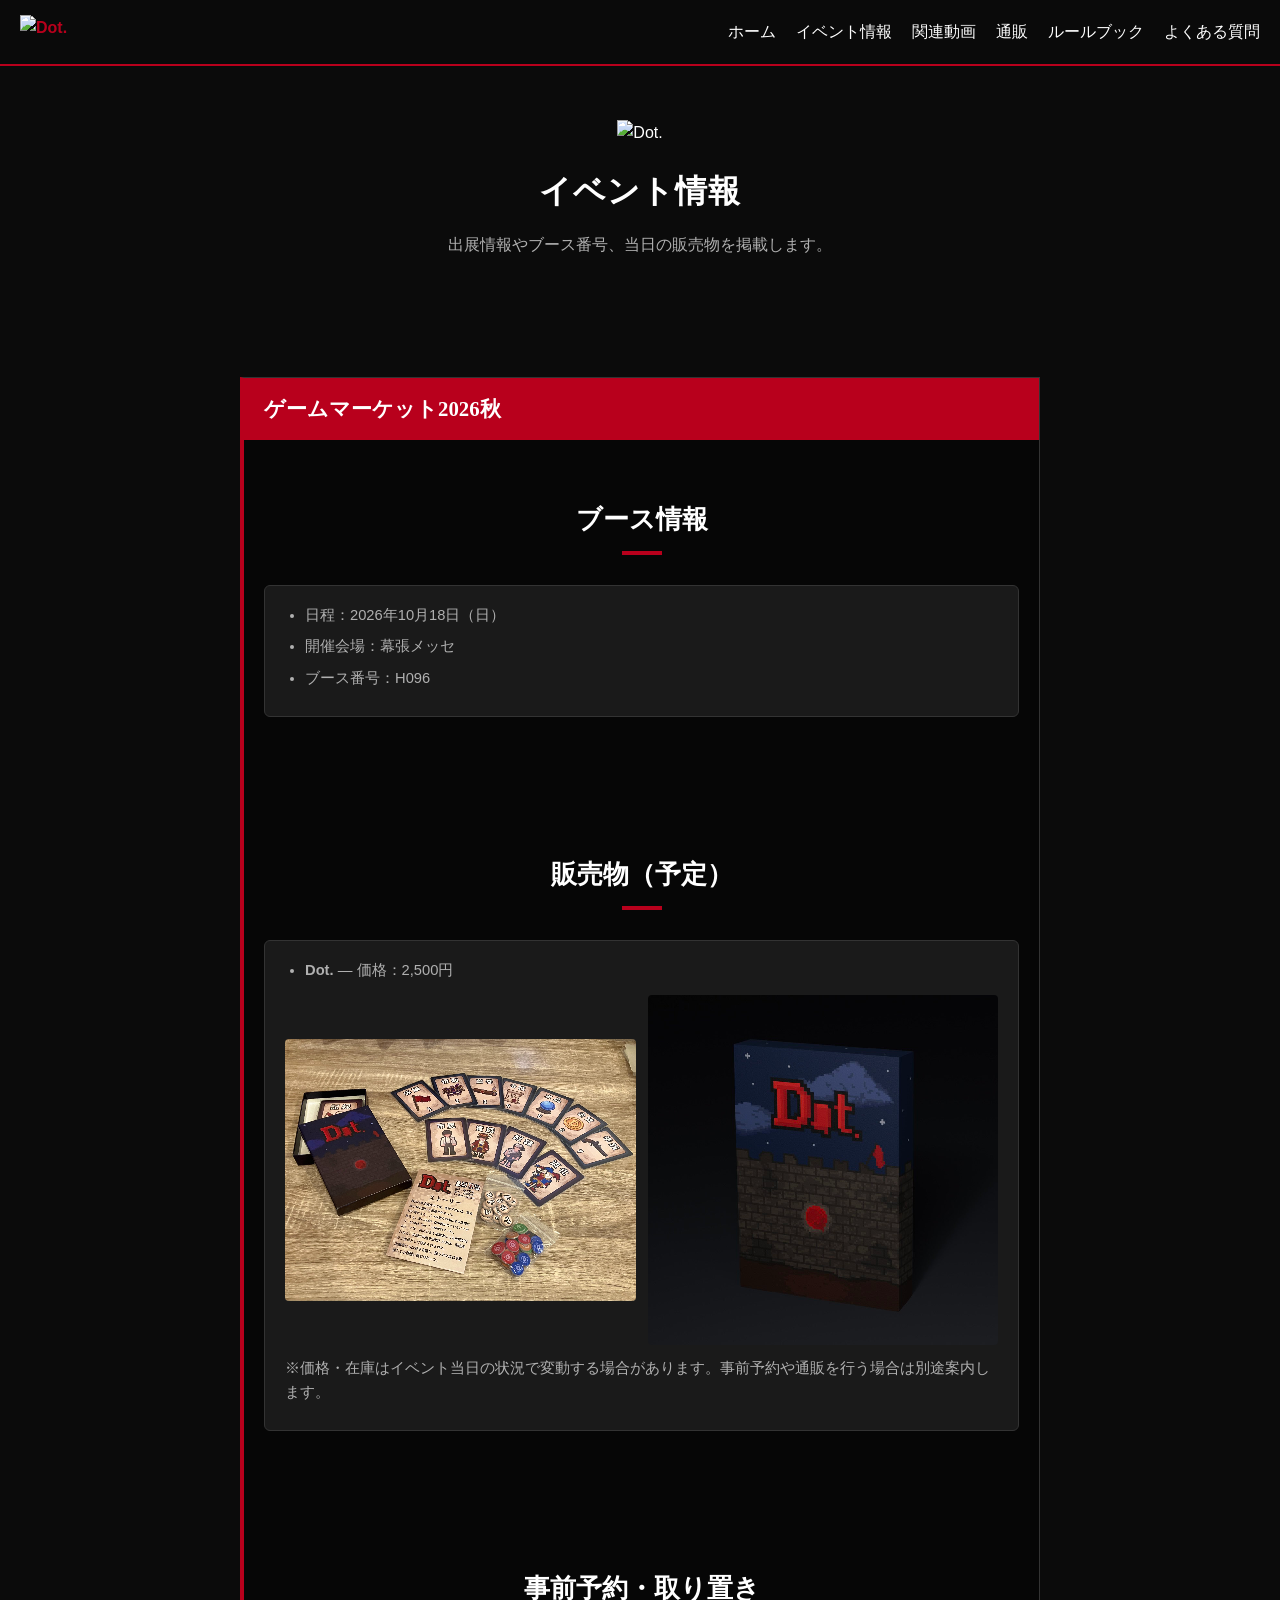
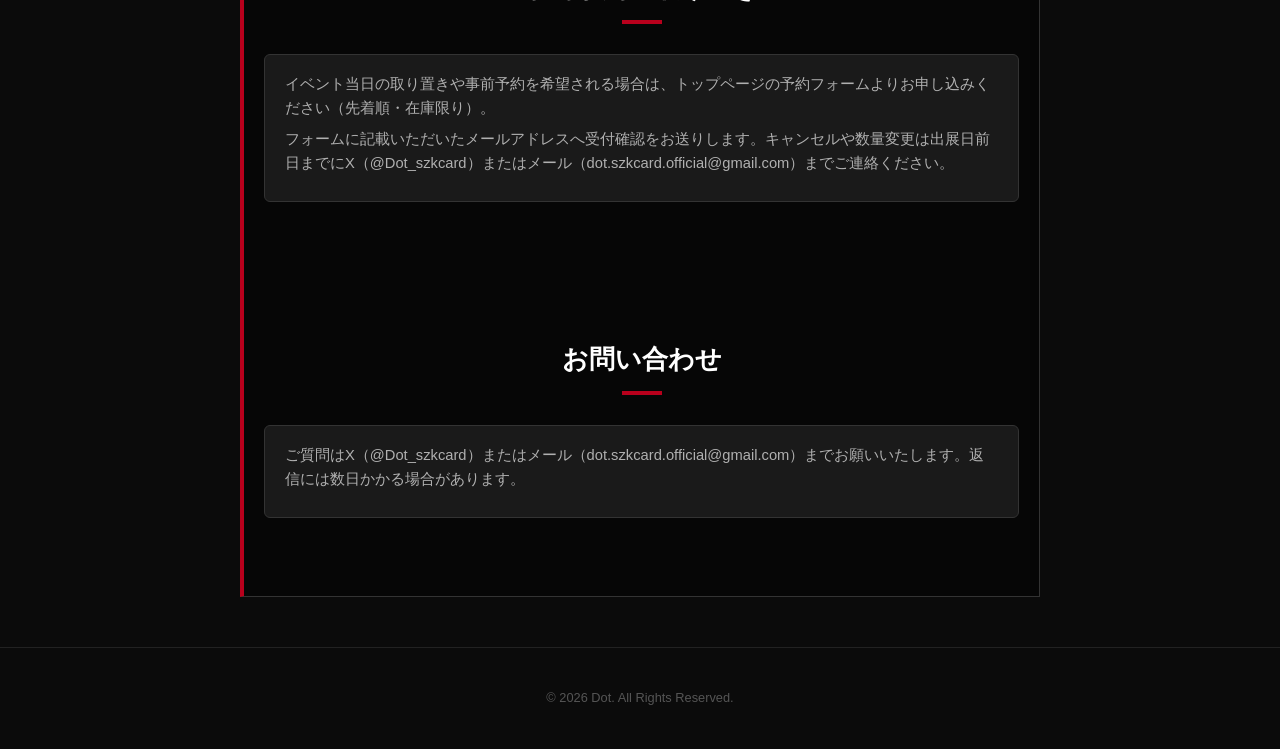
==== market.html @ 3a64f8d6 "Fix HTML encoding issues in market.html" ====
<!DOCTYPE html>
<html lang="ja">
<head>
	<meta charset="utf-8">
	<meta name="viewport" content="width=device-width,initial-scale=1">
	<title>ゲームマーケット2026秋出展！「Dot.」公式ウェブサイト｜ゲームマーケット</title>
	<link rel="stylesheet" href="style.css">
	<meta name="robots" content="noindex">
</head>
<body>
	<div class="fixed-bg" aria-hidden="true"></div>
	<nav>
		<a href="index.html" class="nav-logo"><img src="logo_shadow.png" alt="Dot."></a>
		<ul class="nav-links">
			<li><a href="index.html">ホーム</a></li>
			<li><a href="market.html">イベント情報</a></li>
            <li><a href="related_video.html">関連動画</a></li>
			<li><a href="online_shop.html">通販</a></li>
            <li><a href="rule_book.html">ルールブック</a></li>
            <li><a href="questions.html">よくある質問</a></li>
		</ul>
		<button class="hamburger" id="hamburger-btn" aria-controls="mobile-menu" aria-expanded="false" aria-label="メニュー開閉">
			<span></span>
			<span></span>
			<span></span>
		</button>
	</nav>

	<div class="mobile-menu" id="mobile-menu" aria-hidden="true">
		<button id="mobile-menu-close" class="mobile-close" aria-label="メニューを閉じる">✕</button>
		<ul>
            <li><a href="index.html" class="menu-link">ホーム</a></li>
            <li><a href="market.html" class="menu-link">イベント情報</a></li>
            <li><a href="related_video.html" class="menu-link">関連動画</a></li>
            <li><a href="online_shop.html" class="menu-link">通販</a></li>
            <li><a href="rule_book.html" class="menu-link">ルールブック</a></li>
            <li><a href="questions.html" class="menu-link">よくある質問</a></li>
		</ul>
	</div>

	<header class="hero">
		<img src="Dot_logo.png" alt="Dot.">
		<h1>イベント情報</h1>
		<p class="intro-text">出展情報やブース番号、当日の販売物を掲載します。</p>
	</header>

	<main>

		<!--
			▼ 新しいイベントを追加するとき
			下の <article class="event"> ～ </article> をまるごとコピーして、
			<main> の中に貼り付け、イベント名と中身を書き換えてください。
			・新しいイベントを上に出したい場合は、いちばん上のイベントの前に貼り付けます。
			・id は他のイベントと重複しない半角英数字にします（例: gm2027spring）。
			・中のセクション（ブース情報、販売物など）は、必要なものだけ残して構いません。

			最小の形:
			<article class="event" id="イベントID">
				<h2 class="event-title">イベント名</h2>
				<section>
					<h2>ブース情報</h2>
					<div class="rule-box">
						<p>ここに内容</p>
					</div>
				</section>
			</article>
		-->

		<!-- ===== ゲームマーケット2026秋 ===== -->
		<article class="event" id="gm2026autumn">
			<h2 class="event-title">ゲームマーケット2026秋</h2>

			<section>
				<h2>ブース情報</h2>
				<div class="rule-box">
					<ul>
						<li>日程：2026年10月18日（日）</li>
						<li>開催会場：幕張メッセ</li>
						<li>ブース番号：H096</li>
					</ul>
				</div>
			</section>

			<section>
				<h2>販売物（予定）</h2>
				<div class="rule-box">
					<ul>
						<li><strong>Dot.</strong> — 価格：2,500円</li>
					</ul>
					<div class="package-images">
						<img src="Dot_package_1.jpg" alt="Dot.のパッケージ、カード、トークン、ストーリーシート" width="2048" height="1534" loading="lazy">
						<img src="Dot_package_2.jpg" alt="Dot.のパッケージ（箱）" width="1080" height="1080" loading="lazy">
					</div>
					<p class="note">※価格・在庫はイベント当日の状況で変動する場合があります。事前予約や通販を行う場合は別途案内します。</p>
				</div>
			</section>

			<section>
				<h2>事前予約・取り置き</h2>
				<div class="rule-box">
					<p>イベント当日の取り置きや事前予約を希望される場合は、トップページの予約フォームよりお申し込みください（先着順・在庫限り）。</p>
					<p>フォームに記載いただいたメールアドレスへ受付確認をお送りします。キャンセルや数量変更は出展日前日までにX（@Dot_szkcard）またはメール（dot.szkcard.official@gmail.com）までご連絡ください。</p>
				</div>
			</section>

			<section>
				<h2>お問い合わせ</h2>
				<div class="rule-box">
					<p>ご質問はX（@Dot_szkcard）またはメール（dot.szkcard.official@gmail.com）までお願いいたします。返信には数日かかる場合があります。</p>
				</div>
			</section>

		</article>
	</main>

	<footer>
		<p>&copy; 2026 Dot. All Rights Reserved.</p>
	</footer>

	<script>
		// --- 背景のスローパラララックス制御（index.html と同様） ---
		const BG_HEIGHT_FACTOR = 1.6;

		function updateBackgroundScroll() {
			if (window.innerWidth < 768) {
				document.body.style.backgroundAttachment = 'fixed';
				document.body.style.backgroundSize = '100% auto';
				document.body.style.backgroundPositionY = '0px';
				return;
			}

			const viewportWidth = window.innerWidth;
			const viewportHeight = window.innerHeight;

			if (!window._bgNatural) {
				const img = new Image();
				img.src = 'bg.png';
				img.onload = function() {
					window._bgNatural = { w: img.naturalWidth, h: img.naturalHeight };
					updateBackgroundScroll();
				};
				document.body.style.backgroundSize = '100% auto';
				return;
			}

			const natural = window._bgNatural;
			const bgHeight = Math.round(viewportWidth * natural.h / natural.w);
			document.body.style.backgroundSize = '100% ' + bgHeight + 'px';

			const scrollableHeight = document.documentElement.scrollHeight - viewportHeight;
			const maxBgOffset = Math.max(bgHeight - viewportHeight, 0);

			if (scrollableHeight <= 0 || maxBgOffset <= 0) {
				document.body.style.backgroundPositionY = '0px';
				return;
			}

			const scrollFraction = Math.min(Math.max(window.scrollY / scrollableHeight, 0), 1);
			document.body.style.backgroundPositionY = '-' + (scrollFraction * maxBgOffset) + 'px';
		}

		window.addEventListener('scroll', updateBackgroundScroll);
		window.addEventListener('resize', updateBackgroundScroll);
		window.addEventListener('load', updateBackgroundScroll);
		updateBackgroundScroll();

		// --- モバイルメニュー制御 ---
		const hamburgerBtn = document.getElementById('hamburger-btn');
		const mobileMenu = document.getElementById('mobile-menu');
		const menuLinks = document.querySelectorAll('.menu-link');
		function toggleMenu() {
			const isActive = hamburgerBtn.classList.toggle('active');
			mobileMenu.classList.toggle('active');
			hamburgerBtn.setAttribute('aria-expanded', isActive ? 'true' : 'false');
			mobileMenu.setAttribute('aria-hidden', isActive ? 'false' : 'true');
		}
		hamburgerBtn.addEventListener('click', toggleMenu);
		menuLinks.forEach(link => link.addEventListener('click', toggleMenu));
		const mobileMenuCloseBtn = document.getElementById('mobile-menu-close');
		if (mobileMenuCloseBtn) mobileMenuCloseBtn.addEventListener('click', () => { if (mobileMenu.classList.contains('active')) toggleMenu(); });
	</script>
</body>
</html>
---- style.css ----
/* 自作・フリーフォントファイルを読み込む場合 */
@font-face {
  font-family: 'DotMincho16';
  src: url('KH-Dot-Kagurazaka-16.ttf') format('truetype');
}

/* 適用するクラスや要素 */
.dot-mincho-text {
  font-family: 'DotMincho16', serif;
  font-size: 16px; /* ドット感を活かすためジャストサイズか倍率で調整 */
}


/* --- 基本設定 & カラーパレット --- */
:root {
    --bg-color: #0b0b0b;       /* 漆黒 */
    --primary-red: #b8001c;    /* ロゴの深い赤 */
    --accent-gray: #1a1a1a;    /* コンテンツ背景用 */
    --text-light: #ffffff;
    --text-muted: #b0b0b0;
    --font-pixel: 'Courier New', Courier, monospace; /* ドット感を出すフォント */
    --font-dotmincho: 'ドット明朝16', 'DotMincho16', serif; /* 本文以外用フォント */
}

* {
    box-sizing: border-box;
    margin: 0;
    padding: 0;
    font-family: 'Helvetica Neue', Arial, 'Hiragino Kaku Gothic ProN', sans-serif;
    scroll-behavior: smooth; /* スムーズスクロール */
}

html {
    height: 100%;
    background: var(--bg-color);
}

body {
        margin: 0;
        /* 背景は画像のみ指定（背景色は個別ページで必要なら上書きしてください） */
        background-image: url('bg.png');
        background-repeat: no-repeat;
        background-position: top center;
        background-attachment: fixed;  /* JSで位置を制御するため固定 */

        color: var(--text-light);
        line-height: 1.6;

        /* ドット絵用のくっきり設定 */
        image-rendering: pixelated;
        image-rendering: crisp-edges;
        min-height: 100vh;
        background-color: var(--bg-color);
}

/* 固定背景用の要素（モバイルでこれを有効にする） */
.fixed-bg {
    display: none; /* デフォルトは非表示（デスクトップはbody背景を使用） */
}


/* --- ナビゲーション & ハンバーガーメニュー --- */
nav {
    position: fixed;
    top: 0;
    width: 100%;
    background: rgba(11, 11, 11, 0.95);
    padding: 15px 20px;
    display: flex;
    justify-content: space-between;
    align-items: center;
    z-index: 100;
    border-bottom: 2px solid var(--primary-red);
}

.nav-logo {
    display: inline-flex;
    align-items: center;
    font-weight: bold;
    color: var(--primary-red);
    font-size: 1.5rem;
    text-decoration: none;
    font-family: var(--font-pixel);
}

/* 本文以外に使用するフォント設定（ドット明朝16、サイズ16px 指定） */
h1, h2, h3, h4, h5, h6,
.nav-logo, .nav-links a,
.info-badge, .rule-step h3, .subheading,
.item-card p, .tool-card::after, .role-card::after,
.tool-modal-head h3, .tool-modal-section h4,
.btn-cta, .btn-submit,
label, .form-group label, .footer-social a {
    font-family: var(--font-dotmincho);
    font-size: 16px;
}

.nav-logo img {
    height: 34px;
    width: auto;
    display: block;
    image-rendering: pixelated;
}

/* デスクトップ用メニュー（初期状態は非表示、スマホ優先） */
.nav-links {
    display: none;
    list-style: none;
    gap: 20px;
}

.nav-links a {
    color: var(--text-light);
    text-decoration: none;
    font-size: 1rem;
    transition: color 0.3s;
}

.nav-links a:hover {
    color: var(--primary-red);
}

/* ハンバーガーアイコン */
.hamburger {
    display: block;
    cursor: pointer;
    background: none;
    border: none;
    z-index: 110;
}

.hamburger span {
    display: block;
    width: 25px;
    height: 3px;
    background-color: var(--text-light);
    margin: 5px 0;
    transition: 0.3s;
}

/* モバイル用ドロワーメニュー */
.mobile-menu {
    position: fixed;
    top: 0;
    right: -100%;
    width: 70%;
    height: 100vh;
    background-color: rgba(11, 11, 11, 0.98);
    border-left: 2px solid var(--primary-red);
    padding-top: 80px;
    transition: 0.3s;
    z-index: 105;
}

/* ハンバーガーメニューのフォントをドット明朝に変更 */
.mobile-menu, .mobile-menu a, .mobile-menu .menu-link {
    font-family: var(--font-dotmincho);
    font-size: 16px;
}

/* モバイルメニューの右上に表示する閉じるボタン */
.mobile-close {
    position: absolute;
    top: 12px;
    right: 12px;
    background: transparent;
    border: none;
    color: var(--text-light);
    font-size: 1.4rem;
    line-height: 1;
    cursor: pointer;
    z-index: 120;
}

.mobile-close:hover,
.mobile-close:focus-visible {
    color: var(--primary-red);
    outline: 2px solid rgba(184,0,28,0.18);
    border-radius: 6px;
}

.mobile-menu.active {
    right: 0;
}

.mobile-menu ul {
    list-style: none;
    display: flex;
    flex-direction: column;
    align-items: center;
    gap: 30px;
}

.mobile-menu a {
    color: var(--text-light);
    text-decoration: none;
    font-size: 1.3rem;
    font-weight: bold;
}

/* ハンバーガーアニメーション用 */
.hamburger.active span:nth-child(1) {
    transform: rotate(-45deg) translate(-5px, 6px);
}
.hamburger.active span:nth-child(2) {
    opacity: 0;
}
.hamburger.active span:nth-child(3) {
    transform: rotate(45deg) translate(-5px, -6px);
}

/* --- ヒーローセクション（ファーストビュー） --- */
.hero {
    padding: 120px 20px 60px;
    text-align: center;
    max-width: 800px;
    margin: 0 auto;
}

/* ↓現在あるコード（パソコン用のサイズは260pxのまま維持） */
.hero img {
    max-width: 260px;
    width: 100%;
    image-rendering: pixelated;
    margin-bottom: 20px;
}

/* 📱 ここから下を追加：画面の横幅が768px以下のとき（スマホ）の設定 */
@media screen and (max-width: 768px) {
    .hero img {
        max-width: 160px; /* ★スマホでのロゴの最大横幅。お好みで数値を調整してください */
        margin-bottom: 15px; /* スマホ用に下の余白も少しだけ狭く調整 */
    }
}


.hero h1 {
    font-size: 1.4rem;
    color: #ffffff !important;
    margin-bottom: 15px;
    font-weight: bold;
    letter-spacing: 1px;
}

header.hero h1 {
    color: #ffffff !important;
}

.hero .intro-text {
    font-size: 1rem;
    color: var(--text-muted);
    margin-bottom: 30px;
}

/* CTAボタン */
.btn-cta {
    display: inline-block;
    background-color: var(--primary-red);
    color: #fff;
    padding: 15px 40px;
    font-weight: bold;
    text-decoration: none;
    border: 3px solid #000;
    box-shadow: 4px 4px 0px #fff;
    transition: 0.2s;
    text-transform: uppercase;
}

.btn-cta:active {
    box-shadow: 0px 0px 0px #fff;
    transform: translate(4px, 4px);
}

/* countdown */
.countdown{
  display:flex;gap:clamp(10px,2.4vw,26px);justify-content:center;flex-wrap:wrap;
}
.count-block{
  background:var(--navy-panel);border:1px solid var(--navy-line);
  padding:14px clamp(14px,2.4vw,22px);min-width:76px;
}
.timer-num{display:block;font-size:clamp(1.6rem,3.6vw,2.4rem);color:var(--red-bright);}
.count-block span.label{display:block;font-size:.68rem;color:var(--ink-dim);margin-top:6px;letter-spacing:.1em;}
 
.scroll-cue{position:absolute;bottom:26px;left:50%;transform:translateX(-50%);font-size:.7rem;color:var(--blue-grey);z-index:2;}
 

/* --- 各コンテンツ共通スタイル --- */
section {
    padding: 60px 20px;
    max-width: 800px;
    margin: 0 auto;
}

h2 {
    font-size: 1.6rem;
    text-align: center;
    color: var(--text-light);
    margin-bottom: 30px;
    font-family: var(--font-dotmincho);
    position: relative;
}

h2::after {
    content: '';
    display: block;
    width: 40px;
    height: 4px;
    background-color: var(--primary-red);
    margin: 10px auto 0;
}

/* --- シンプルなルール概要 --- */
.info-badge-container {
    display: flex;
    justify-content: center;
    gap: 15px;
    margin-bottom: 30px;
    flex-wrap: wrap;
}

.info-badge {
    background: var(--accent-gray);
    border: 1px solid #333;
    padding: 8px 16px;
    font-size: 0.9rem;
    font-weight: bold;
    color: var(--text-light);
}

.rule-step {
    background-color: var(--accent-gray);
    border-left: 4px solid var(--primary-red);
    padding: 20px;
    margin-bottom: 15px;
}

.rule-step h3 {
    font-size: 1.1rem;
    margin-bottom: 5px;
    color: var(--primary-red);
}

.rule-step p {
    font-size: 0.95rem;
    color: var(--text-muted);
}

/* 夜フェーズの「対抗」「奇襲」を少し大きく強調 */
.rule-step p.rule-term {
    font-size: 1.15rem;
    font-weight: bold;
    color: var(--text-light);
    margin-top: 10px;
}

/* --- アイテム＆役職ギャラリー --- */
.subheading {
    color: var(--primary-red);
    font-size: 1.2rem;
    font-weight: bold;
    text-align: center;
    margin: 40px 0 20px;
    font-family: var(--font-dotmincho);
}

.item-grid {
    display: grid;
    /* デスクトップでは4列に固定してカード幅をtool-rowと揃える */
    grid-template-columns: repeat(4, minmax(0, 1fr));
    gap: 15px;
}

/* 道具カード：上段3枚・下段4枚 */
.tool-grid {
    display: grid;
    grid-template-columns: repeat(4, minmax(0, 1fr));
    gap: 15px;
}

/* 各カードをグリッドセルいっぱいに広げ、正方形に保つ */
.tool-grid .item-card {
    width: 100%;
    aspect-ratio: 1 / 1;
    display: flex;
    flex-direction: column;
    justify-content: space-between;
    align-items: center;
    padding: 8px;
}

.item-card {
    background-image: url('Dot_card_bg.png');
    border: 2px solid var(--primary-red);
    border-radius: 6px;
    padding: 10px;
    text-align: center;
    transition: transform 0.2s;
    display: flex;
    flex-direction: column;
    align-items: center;
}

.item-card:hover {
    transform: translateY(-4px);
}

.item-card img {
    width: 100%;
    height: auto;
    max-height: 70%;
    object-fit: contain;
    image-rendering: pixelated;
    image-rendering: crisp-edges;
    margin: 0 auto 8px;
}

.item-card p {
    font-size: 0.8rem;
    font-weight: bold;
    color: #111;
    margin: 6px 0 0;
}



/* --- 道具カード詳細モーダル --- */
.tool-card {
    appearance: none;
    -webkit-appearance: none;
    font: inherit;
    cursor: pointer;

    /* 添付カード画像から切り出した背景テクスチャを使用 */
    background-color: #efd09a;
    background-image: url('Dot_card_bg.png');
    background-size: 100% 100%;
    background-position: center;
    background-repeat: no-repeat;
}

/* 道具カード・役職カードの絵は背景テクスチャの上にそのまま表示 */
.tool-card img,
.role-card img {
    background: transparent;
}

/* 令状の画像は上に寄って見えるため、少し下げる（数値を大きくするとさらに下がる） */
.tool-card[data-tool="warrant"] img {
    transform: translateY(10%);
}

/* 拳銃の画像は大きく見えるため、少し小さくする（1 より小さいほど小さくなる） */
.tool-card[data-tool="gun"] img {
    transform: scale(0.85);
}

/* 役職カードにも道具カードと同じ紙背景を使用 */
.role-card {
    background-color: #efd09a;
    background-image: url('Dot_card_bg.png');
    background-size: 100% 100%;
    background-position: center;
    background-repeat: no-repeat;
}

.tool-card:focus-visible {
    outline: 3px solid #fff;
    outline-offset: 3px;
}

.role-card:focus-visible {
    outline: 3px solid #fff;
    outline-offset: 3px;
}

.tool-modal {
    position: fixed;
    inset: 0;
    z-index: 1000;
    display: flex;
    align-items: center;
    justify-content: center;
    padding: 24px 16px;
    background: rgba(0, 0, 0, 0.78);
    backdrop-filter: blur(3px);
    -webkit-backdrop-filter: blur(3px);
    opacity: 0;
    visibility: hidden;
    transition: opacity 0.22s ease, visibility 0.22s ease;
}

.tool-modal.active {
    opacity: 1;
    visibility: visible;
}

.tool-modal-panel {
    position: relative;
    width: min(620px, 100%);
    max-height: min(82vh, 760px);
    overflow-y: auto;
    background: #111;
    border: 2px solid var(--primary-red);
    border-radius: 10px;
    box-shadow: 0 18px 60px rgba(0, 0, 0, 0.65);
    padding: 28px 22px 24px;
    transform: translateY(18px) scale(0.98);
    transition: transform 0.22s ease;
}

.tool-modal.active .tool-modal-panel {
    transform: translateY(0) scale(1);
}

.tool-modal-close {
    position: absolute;
    top: 12px;
    right: 14px;
    width: 38px;
    height: 38px;
    border: 1px solid #555;
    border-radius: 50%;
    background: #1d1d1d;
    color: #fff;
    font-size: 1.5rem;
    line-height: 1;
    cursor: pointer;
}

.tool-modal-close:hover,
.tool-modal-close:focus-visible {
    border-color: var(--primary-red);
    background: var(--primary-red);
    outline: none;
}

.tool-modal-head {
    display: grid;
    grid-template-columns: 112px 1fr;
    gap: 20px;
    align-items: center;
    padding-right: 38px;
    margin-bottom: 22px;
}

.tool-modal-head img {
    width: 112px;
    height: auto;
    background: #fff;
    border: 2px solid var(--primary-red);
    border-radius: 8px;
    padding: 8px;
    image-rendering: pixelated;
    image-rendering: crisp-edges;
}

.tool-modal-head h3 {
    margin: 0 0 4px;
    color: var(--primary-red);
    font-size: 1.7rem;
    font-family: var(--font-pixel);
}

.tool-modal-count {
    color: var(--text-muted);
    font-size: 0.82rem;
}

.tool-modal-value {
    margin-top: 8px;
    color: var(--text-light);
    font-size: 0.95rem;
}

.tool-modal-value strong {
    margin-left: 4px;
    color: var(--primary-red);
    font-family: var(--font-pixel);
    font-size: 1.7rem;
    line-height: 1;
}

.tool-modal-section {
    background: var(--accent-gray);
    border-left: 4px solid var(--primary-red);
    border-radius: 6px;
    padding: 18px;
    margin-top: 14px;
}

.tool-modal-section h4 {
    margin: 0 0 10px;
    color: #fff;
    font-size: 1rem;
    font-family: var(--font-pixel);
}

.tool-modal-section p,
.tool-modal-section li {
    color: var(--text-muted);
    font-size: 0.9rem;
}

.tool-modal-section ul {
    padding-left: 20px;
}

.tool-modal-section li + li {
    margin-top: 7px;
}

.tool-modal-note {
    text-align: center;
    color: var(--text-muted);
    font-size: 0.8rem;
    margin-top: 18px;
}

body.modal-open {
    overflow: hidden;
}


@media (max-width: 767px) {
    body {
        background-attachment: scroll !important;
        background-image: none !important;
        background-size: cover !important;
        background-position: top center !important;
        background-color: var(--bg-color);
    }
    .fixed-bg {
        display: block;
        position: fixed;
        inset: 0;
        z-index: -1;
        background-image: url('bg.png');
        background-size: cover;
        background-color: var(--bg-color);
        background-position: top center;
        background-repeat: no-repeat;
        image-rendering: pixelated;
        image-rendering: crisp-edges;
        pointer-events: none;
        -webkit-backface-visibility: hidden;
        -webkit-transform: translateZ(0);
    }
    .hero {
        padding: 88px 1rem 20px;
    }
}

    .tool-row {
        gap: 8px;
        width: 100%;
    }

    .tool-row .item-card {
        flex: 1 1 0;
        min-width: 0;
        padding: 6px;
        aspect-ratio: 1 / 1; /* モバイルでも正方形を維持 */
        display: flex;
        flex-direction: column;
        justify-content: space-between;
        align-items: center;
    }

    .tool-row .item-card img {
        width: 100%;
        height: auto;
    }

    .tool-row .item-card p {
        font-size: 0.68rem;
        margin-top: 2px;
    }

    /* 役職カード：モバイルでも横4列に収めてスクロール不要にする */
    .item-grid {
        display: grid;
        grid-template-columns: repeat(4, 1fr);
        gap: 8px;
        padding: 6px 6px;
        width: 100%;
    }

    /* カードをグリッドセルいっぱいに広げ、ボーダーやパディングを含めて収まるようにする */
    .item-grid .item-card {
        width: 100%;
        box-sizing: border-box;
        aspect-ratio: 1 / 1;
        padding: 6px;
        display: flex;
        flex-direction: column;
        justify-content: space-between;
        align-items: center;
    }

    .item-grid .item-card img {
        width: 100%;
        height: auto;
        max-height: 70%;
        object-fit: contain;
        image-rendering: pixelated;
        image-rendering: crisp-edges;
        margin-bottom: 8px;
    }

    /* 背景がカードからはみ出して見えないようにする */
    .item-card {
        overflow: hidden;
    }
}

@media (max-width: 520px) {
    .tool-modal-panel {
        padding: 24px 16px 20px;
    }

    .tool-modal-head {
        grid-template-columns: 84px 1fr;
        gap: 14px;
    }

    .tool-modal-head img {
        width: 84px;
    }

    .tool-modal-head h3 {
        font-size: 1.35rem;
    }
}

/* --- 取置き予約フォーム --- */
.reserve-box {
    background-color: var(--accent-gray);
    border: 2px solid var(--primary-red);
    padding: 30px 20px;
    border-radius: 4px;
}

.form-group {
    margin-bottom: 20px;
}

.form-group label {
    display: block;
    margin-bottom: 8px;
    font-size: 0.9rem;
    font-weight: bold;
}

.form-group input, .form-group select {
    width: 100%;
    padding: 12px;
    background-color: #0b0b0b;
    border: 1px solid #444;
    color: #fff;
    font-size: 1rem;
    border-radius: 4px;
}

.form-group input:focus, .form-group select:focus {
    outline: none;
    border-color: var(--primary-red);
}

.btn-submit {
    width: 100%;
    background-color: var(--primary-red);
    color: white;
    border: none;
    padding: 15px;
    font-size: 1.1rem;
    font-weight: bold;
    cursor: pointer;
    transition: background 0.2s;
}

.btn-submit:hover {
    background-color: #8a0014;
}

/* --- フッター --- */
footer {
    text-align: center;
    padding: 40px 20px;
    font-size: 0.8rem;
    color: #555;
    border-top: 1px solid #222;
    background-color: var(--bg-color);
}

.footer-social {
    margin-top: 15px;
    display: flex;
    justify-content: center;
    gap: 20px;
}

.footer-social a {
    color: var(--primary-red);
    text-decoration: none;
    transition: opacity 0.3s;
}

.footer-social a:hover {
    opacity: 0.8;
}


@media (max-width: 767px) {
    /* モバイルでは body の背景を無効化して、固定レイヤーを使う */
    body {
        /* bodyの背景は無効化して固定レイヤー `.fixed-bg` を使う（ただしbodyは高さ基準の固定挙動を維持） */
        background-image: none !important;
        background-attachment: fixed !important;
        background-size: auto 100% !important;
    }

    .fixed-bg {
        display: block;
        position: fixed;
        inset: 0;
        z-index: -1;
        background-image: url('bg.png');
        /* 元画像の縦横比を保ちながら高さをビューポートに合わせる */
        background-size: auto 100%;
        background-color: var(--bg-color);
        background-position: top center;
        background-repeat: no-repeat;
        image-rendering: pixelated;
        image-rendering: crisp-edges;
        pointer-events: none;
        -webkit-backface-visibility: hidden;
        -webkit-transform: translateZ(0);
    }

    /* モバイルではカード内のテキストを非表示にして画像を中央に配置 */
    .item-card p {
        display: none;
    }

    .item-card {
        justify-content: center; /* 画像を縦中央に */
        padding: 6px;
    }


    /* ===== rules.html specific styles (migrated) =====
       These styles were previously embedded in rules.html. Keeping them here
       ensures rules page uses the same stylesheet. If duplicates exist, later
       rules override earlier ones. */

    /* Page-specific hero sizing */
    .page-hero { padding: 120px 20px 40px; text-align:center; max-width:800px; margin:0 auto; }
    .page-hero h1 { font-size:1.6rem; color:var(--primary-red); margin-bottom:10px; font-family:var(--font-dotmincho); letter-spacing:1px; }
    .page-hero p { font-size:0.95rem; color:var(--text-muted); }

    /* Table of contents (rules page) */
    .toc { max-width:800px; margin: 20px auto; padding: 0 20px; }
    .toc-title { color: var(--text-light); font-family: var(--font-dotmincho); margin-bottom:8px; }
    .toc ul { list-style: none; display:flex; gap:10px; flex-wrap:wrap; }
    .toc a { color: var(--text-muted); text-decoration:none; font-size:0.95rem; padding:6px 10px; border-radius:6px; }
    .toc a:hover { background: rgba(184,0,28,0.08); color: var(--primary-red); }

    /* Effect grid defaults used by rules.html (already present but ensure parity) */
    .effect-grid { display:grid; grid-template-columns:1fr; gap:14px; }
    .effect-card { display:flex; gap:14px; align-items:flex-start; background-color:var(--accent-gray); border-left:4px solid var(--primary-red); border-radius:4px; padding:14px; }
    .effect-card img { width:56px; height:56px; object-fit:contain; background:#fff; border-radius:4px; padding:4px; flex-shrink:0; }
    .effect-card .effect-name { font-weight:bold; color:var(--primary-red); margin-bottom:4px; font-size:0.95rem; }

    /* Smaller table tweaks for rules page */
    .rule-table th, .rule-table td { border:1px solid #333; padding:8px 10px; text-align:center; color:var(--text-muted); }

    /* end migrated rules.html styles */

    /* --- rules-page specific size overrides to restore previous layout --- */
    .rules-page section {
        padding: 40px 20px; /* smaller vertical padding like original */
        max-width: 800px;
    }
    .rules-page .page-hero {
        padding: 120px 20px 40px; /* restore original hero spacing */
    }
    .rules-page h2 {
        font-size: 1.4rem; /* match previous size */
    }
    .rules-page .rule-box p, .rules-page .rule-box li {
        font-size: 0.92rem; /* ensure readable but not oversized */
    }
    .rules-page .effect-card img { width:56px; height:56px; }
    .rules-page .item-card img { max-height: 70%; }

    .item-card img {
        width: auto;
        height: 68%;
        max-height: 68%;
        object-fit: contain;
        margin: 0 auto;
        display: block;
    }
}

/* --- メディアクエリ（PC向け調整） --- */
@media (min-width: 768px) {
    .nav-links { display: flex; }
    .hamburger { display: none; }
    .mobile-menu { display: none; }
    .hero h1 { font-size: 2rem; }
    /* デスクトップでは役職カードを横4列に固定し、カードを正方形に揃える */
    .item-grid {
        grid-template-columns: repeat(4, minmax(0, 1fr));
        gap: 15px;
    }

    .item-grid .item-card {
        aspect-ratio: 1 / 1;
        display: flex;
        flex-direction: column;
        justify-content: space-between;
        align-items: center;
        padding: 8px;
    }
}
/* =========================================================
   rules.html 用スタイル（グローバル / 全画面幅で有効）
   ※以前このブロックはスマホ用メディアクエリ内に誤って
     入っていたため、PC幅で無効化されていました。
     こちらで正式にグローバルスコープに追加します。
   ========================================================= */

.rules-page .page-hero,
.page-hero {
    padding: 120px 20px 40px;
    text-align: center;
    max-width: 800px;
    margin: 0 auto;
}

.page-hero h1 {
    font-size: 1.6rem;
    color: var(--primary-red);
    margin-bottom: 10px;
    font-family: var(--font-dotmincho);
    letter-spacing: 1px;
}

.page-hero p {
    font-size: 0.95rem;
    color: var(--text-muted);
}

.back-link {
    display: inline-block;
    margin-top: 20px;
    color: var(--text-light);
    text-decoration: none;
    border: 1px solid var(--primary-red);
    padding: 8px 18px;
    border-radius: 4px;
    font-size: 0.85rem;
    transition: background 0.2s;
}

.back-link:hover {
    background-color: var(--primary-red);
}

/* 目次（Table of Contents） */
.toc {
    max-width: 800px;
    margin: 20px auto;
    padding: 0 20px;
}

.toc-title {
    color: var(--text-light);
    font-family: var(--font-dotmincho);
    margin-bottom: 8px;
}

.toc ul {
    list-style: none;
    display: flex;
    gap: 10px;
    flex-wrap: wrap;
}

.toc a {
    color: var(--text-muted);
    text-decoration: none;
    font-size: 0.95rem;
    padding: 6px 10px;
    border-radius: 6px;
    border: 1px solid #333;
}

.toc a:hover {
    background: rgba(184, 0, 28, 0.12);
    color: var(--primary-red);
    border-color: var(--primary-red);
}

/* テキストルール用ボックス */
.rule-box {
    background-color: var(--accent-gray);
    border: 1px solid #333;
    border-radius: 6px;
    padding: 18px 20px;
    margin-bottom: 18px;
}

.rule-box p, .rule-box li {
    font-size: 0.92rem;
    color: var(--text-muted);
    margin-bottom: 8px;
}

.rule-box ul {
    padding-left: 20px;
}

.story-text {
    font-size: 0.95rem;
    color: var(--text-muted);
    line-height: 1.9;
}

h3.sub {
    font-size: 1.05rem;
    color: var(--primary-red);
    margin: 22px 0 10px;
    font-family: var(--font-dotmincho);
}

/* =========================================================
   背景：最初は画面いっぱい → スクロールに合わせてふわっと透明になる
   ---------------------------------------------------------
   ・背景画像(bg.png)を PC・スマホとも画面いっぱい(cover)に表示します。
   ・スクロール量に応じて不透明度を 1 → 0 に変化させます
     （CSSのスクロール連動アニメーション。JavaScript不要）。
   ・index.html 内のスクリプトが body に背景を直接書き込むため、
     body 自体の背景は消し、画像は ::before に移しています（HTML/JSは未変更）。
   ・ファイル内で後ろに置くことで、上にあるメディアクエリの指定にも勝ちます。
   ========================================================= */
:root {
    --bg-fade-distance: 80vh;   /* この距離をスクロールし終えると背景が完全に消える（小さいほど早く消える） */
}

body {
    background: none !important;
    background-color: transparent !important;   /* 黒地は html 側の背景色が担当 */
}

/* 共通：背景画像 */
body::before {
    content: '';
    z-index: -1;
    pointer-events: none;
    background-image: url('bg.png');
    background-repeat: no-repeat;
    background-position: top center;
    background-size: cover;
    image-rendering: pixelated;
    image-rendering: crisp-edges;

    /* スクロール連動に未対応のブラウザ用：ページと一緒に流れ、下端をふわっと消す */
    position: absolute;
    top: 0;
    left: 0;
    width: 100%;
    height: 100vh;
    -webkit-mask-image: linear-gradient(to bottom,
        rgba(0,0,0,1) 0%, rgba(0,0,0,1) 45%,
        rgba(0,0,0,0.6) 70%, rgba(0,0,0,0.2) 90%, rgba(0,0,0,0) 100%);
    mask-image: linear-gradient(to bottom,
        rgba(0,0,0,1) 0%, rgba(0,0,0,1) 45%,
        rgba(0,0,0,0.6) 70%, rgba(0,0,0,0.2) 90%, rgba(0,0,0,0) 100%);
}

/* スクロール連動アニメーションに対応しているブラウザ */
@supports (animation-timeline: scroll()) {
    body::before {
        position: fixed;
        inset: 0;
        width: auto;
        height: auto;
        -webkit-mask-image: none;
        mask-image: none;

        animation: dot-bg-fade linear both;
        animation-timeline: scroll(root block);
        animation-range: 0 var(--bg-fade-distance);
    }

    @keyframes dot-bg-fade {
        from { opacity: 1; }
        to   { opacity: 0; }
    }
}

/* 動きを減らす設定の人には、フェードせず背景を固定表示のままにする */
@media (prefers-reduced-motion: reduce) {
    @supports (animation-timeline: scroll()) {
        body::before {
            animation: none;
        }
    }
}

/* スマホ用の固定背景レイヤーは不要になるので非表示 */
.fixed-bg {
    display: none !important;
}

/* ブース情報ページ：販売物の画像（広い画面では横並び、狭い画面では縦並び） */
.package-images {
    display: grid;
    grid-template-columns: repeat(auto-fit, minmax(260px, 1fr));
    gap: 12px;
    align-items: center;
    margin: 12px 0;
}

.package-images img {
    display: block;
    width: 100%;
    height: auto;
    border-radius: 4px;
}

/* ルールブックページ：PDF埋め込み表示 */
.rulebook-container {
    display: flex;
    flex-direction: column;
    gap: 32px;
    max-width: 1100px;
    margin: 0 auto;
}

.rulebook-page h3 {
    margin-bottom: 10px;
}

.rulebook-pdf {
    display: block;
    width: 100%;
    aspect-ratio: 997.8 / 703;   /* PDFのページ比率に合わせる */
    min-height: 320px;
    border: 1px solid #333;
    border-radius: 6px;
    background: #fff;
}

.rulebook-open {
    margin-top: 8px;
    text-align: center;
    font-size: 0.9rem;
}

.rulebook-open a {
    color: var(--primary-red);
    text-decoration: underline;
}

/* イベント情報ページ：イベントごとの枠（イベントを増やすときは .event を1つ足す） */
.event {
    width: calc(100% - 40px);
    max-width: 800px;
    margin: 30px auto 50px;
    border: 1px solid #333;
    border-left: 4px solid var(--primary-red);
    background-color: rgba(0, 0, 0, 0.45);
}

.event-title {
    margin: 0;
    padding: 14px 20px;
    text-align: left;
    font-size: 1.3rem;
    color: var(--text-light);
    background-color: var(--primary-red);
}

.event-title::after {
    display: none;   /* 通常の見出しの赤い下線は枠のタイトルでは不要 */
}

.event-body {
    padding: 24px 20px 10px;
}

.event-body .rule-box {
    margin-bottom: 14px;
}

/* 重要なブース情報（強調表示） */
.event-key {
    margin-bottom: 24px;
    padding: 16px 16px 14px;
    border: 2px solid var(--primary-red);
    border-radius: 6px;
    background-color: rgba(184, 0, 28, 0.14);
}

.event-key-title {
    margin-bottom: 12px;
    font-size: 1rem;
    letter-spacing: 0.1em;
    color: var(--text-light);
}

.event-key-list {
    display: grid;
    grid-template-columns: 1.5fr 1fr 1fr;
    gap: 10px;
    margin: 0;
}

.event-key-item {
    padding: 10px 12px;
    text-align: center;
    border: 1px solid #333;
    border-radius: 4px;
    background-color: rgba(0, 0, 0, 0.55);
}

.event-key-item dt {
    margin-bottom: 4px;
    font-size: 0.75rem;
    letter-spacing: 0.1em;
    color: var(--text-muted);
}

.event-key-item dd {
    margin: 0;
    font-size: 1.05rem;
    font-weight: bold;
    color: var(--text-light);
}

/* ブース番号はさらに目立たせる */
.event-key-booth {
    border-color: var(--primary-red);
    background-color: var(--primary-red);
}

.event-key-booth dt {
    color: rgba(255, 255, 255, 0.85);
}

.event-key-booth dd {
    font-family: var(--font-dotmincho);
    font-size: 2rem;
    letter-spacing: 0.08em;
    line-height: 1.2;
}

.event-key-note {
    margin: 12px 0 0;
    text-align: center;
    font-size: 0.95rem;
    color: var(--text-light);
}

/* 枠の中の項目（見出し付き） */
.event-block + .event-block {
    margin-top: 22px;
    padding-top: 18px;
    border-top: 1px solid #333;
}

.event-block h3 {
    margin-bottom: 10px;
    font-size: 1.1rem;
    color: var(--primary-red);
}

@media (max-width: 600px) {
    .event-key-list {
        grid-template-columns: 1fr;
    }
}

/* ルールブックページ：サマリーカード */
.summary-lead {
    margin-bottom: 24px;
    text-align: center;
    font-size: 1.05rem;
    font-weight: bold;
    color: var(--text-light);
}

.summary-cards {
    display: grid;
    grid-template-columns: repeat(2, minmax(0, 1fr));
    gap: 24px;
    max-width: 860px;
    margin: 0 auto;
}

.summary-card {
    margin: 0;
    text-align: center;
}

.summary-card a {
    display: block;
    border: 2px solid var(--primary-red);
    border-radius: 6px;
    overflow: hidden;
    line-height: 0;
    background-color: #111;
    transition: transform 0.2s;
}

.summary-card a:hover {
    transform: translateY(-4px);
}

.summary-card img {
    display: block;
    width: 100%;
    height: auto;
}

.summary-card figcaption {
    margin-top: 10px;
    font-size: 0.95rem;
    font-weight: bold;
    color: var(--text-light);
}

.summary-card figcaption span {
    margin-left: 6px;
    font-size: 0.75rem;
    font-weight: normal;
    color: var(--text-muted);
}

@media (max-width: 600px) {
    .summary-cards {
        grid-template-columns: 1fr;
        max-width: 420px;
    }
}

/* 道具/役職カードの効果一覧（グローバル版） */
.effect-grid {
    display: grid;
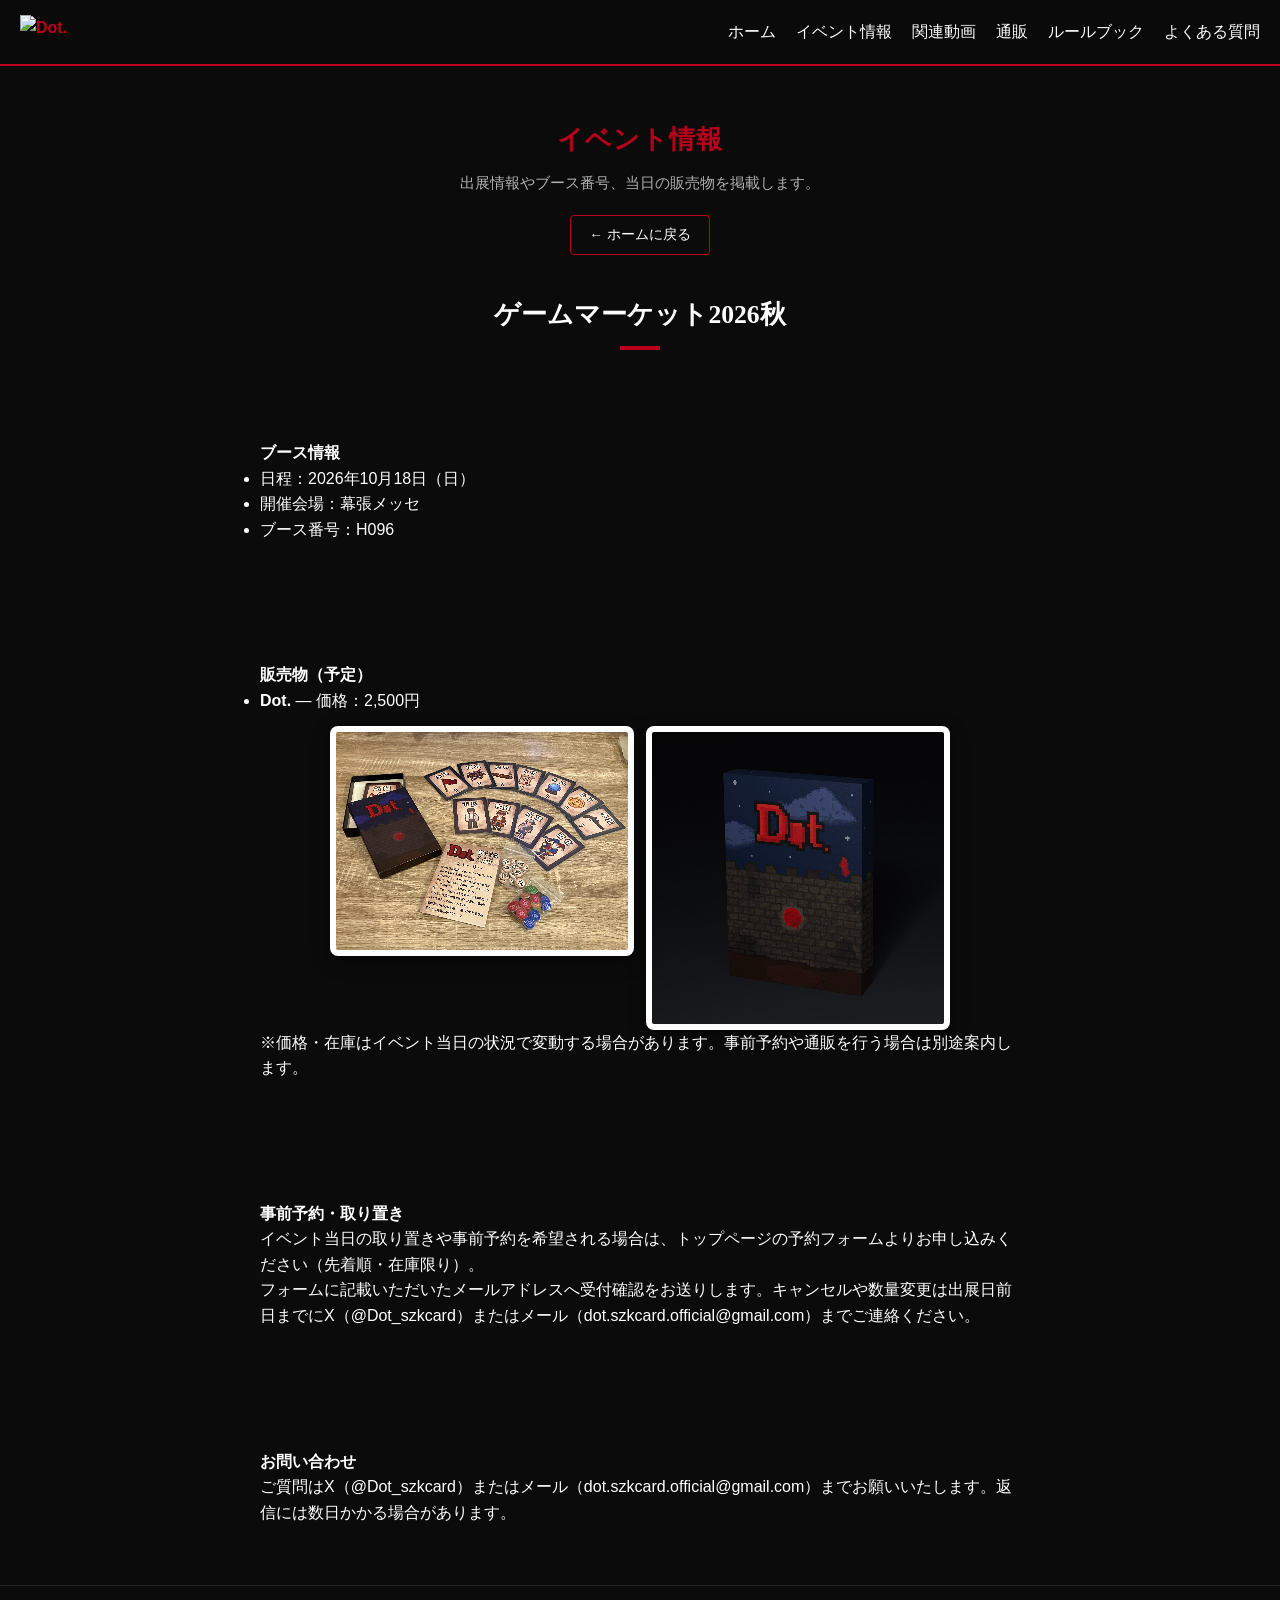
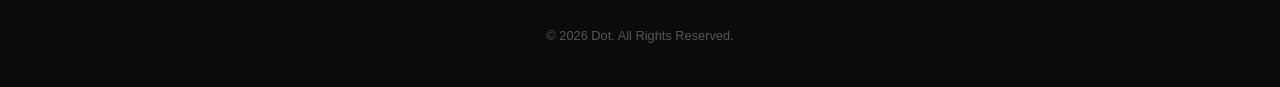
==== commit c3a36f17: "Fix HTML structure and update event details" ====
--- a/market.html
+++ b/market.html
@@ -38,10 +38,10 @@
 		</ul>
 	</div>
 
-	<header class="hero">
-		<img src="Dot_logo.png" alt="Dot.">
+	<header class="page-hero">
 		<h1>イベント情報</h1>
 		<p class="intro-text">出展情報やブース番号、当日の販売物を掲載します。</p>
+        <a href="index.html" class="back-link">← ホームに戻る</a>
 	</header>
 
 	<main>
@@ -71,7 +71,7 @@
 			<h2 class="event-title">ゲームマーケット2026秋</h2>
 
 			<section>
-				<h2>ブース情報</h2>
+				<h3>ブース情報</h3>
 				<div class="rule-box">
 					<ul>
 						<li>日程：2026年10月18日（日）</li>
@@ -82,7 +82,7 @@
 			</section>
 
 			<section>
-				<h2>販売物（予定）</h2>
+				<h3>販売物（予定）</h3>
 				<div class="rule-box">
 					<ul>
 						<li><strong>Dot.</strong> — 価格：2,500円</li>
@@ -96,7 +96,7 @@
 			</section>
 
 			<section>
-				<h2>事前予約・取り置き</h2>
+				<h3>事前予約・取り置き</h3>
 				<div class="rule-box">
 					<p>イベント当日の取り置きや事前予約を希望される場合は、トップページの予約フォームよりお申し込みください（先着順・在庫限り）。</p>
 					<p>フォームに記載いただいたメールアドレスへ受付確認をお送りします。キャンセルや数量変更は出展日前日までにX（@Dot_szkcard）またはメール（dot.szkcard.official@gmail.com）までご連絡ください。</p>
@@ -104,7 +104,7 @@
 			</section>
 
 			<section>
-				<h2>お問い合わせ</h2>
+				<h3>お問い合わせ</h3>
 				<div class="rule-box">
 					<p>ご質問はX（@Dot_szkcard）またはメール（dot.szkcard.official@gmail.com）までお願いいたします。返信には数日かかる場合があります。</p>
 				</div>
--- a/style.css
+++ b/style.css
@@ -246,7 +246,7 @@
     color: #ffffff !important;
 }
 
-.hero .intro-text {
+ .hero .intro-text {
     font-size: 1rem;
     color: var(--text-muted);
     margin-bottom: 30px;
@@ -279,7 +279,7 @@
   background:var(--navy-panel);border:1px solid var(--navy-line);
   padding:14px clamp(14px,2.4vw,22px);min-width:76px;
 }
-.timer-num{display:block;font-size:clamp(1.6rem,3.6vw,2.4rem);color:var(--red-bright);}
+.countdown .timer-num{display:block;font-size:clamp(1.6rem,3.6vw,2.4rem);color:var(--red-bright);} 
 .count-block span.label{display:block;font-size:.68rem;color:var(--ink-dim);margin-top:6px;letter-spacing:.1em;}
  
 .scroll-cue{position:absolute;bottom:26px;left:50%;transform:translateX(-50%);font-size:.7rem;color:var(--blue-grey);z-index:2;}
@@ -553,6 +553,11 @@
     padding: 8px;
     image-rendering: pixelated;
     image-rendering: crisp-edges;
+    /* Ensure the image is laid out consistently in the grid cell and padding is included in the width */
+    justify-self: start;
+    display: block;
+    margin: 0;
+    box-sizing: border-box;
 }
 
 .tool-modal-head h3 {
@@ -648,6 +653,18 @@
     }
     .hero {
         padding: 88px 1rem 20px;
+    }
+
+    /* Center modal image and remove right shift on mobile */
+    .tool-modal-head {
+        padding-right: 12px;
+    }
+    .tool-modal-head img {
+        justify-self: center;
+        margin: 0 auto !important;
+    }
+    .tool-modal-head img[src$="Gun.png"] {
+        transform: none !important;
     }
 }
 
@@ -998,356 +1015,33 @@
     border: 1px solid #333;
 }
 
-.toc a:hover {
-    background: rgba(184, 0, 28, 0.12);
-    color: var(--primary-red);
-    border-color: var(--primary-red);
-}
-
-/* テキストルール用ボックス */
-.rule-box {
-    background-color: var(--accent-gray);
-    border: 1px solid #333;
-    border-radius: 6px;
-    padding: 18px 20px;
-    margin-bottom: 18px;
-}
-
-.rule-box p, .rule-box li {
-    font-size: 0.92rem;
-    color: var(--text-muted);
-    margin-bottom: 8px;
-}
-
-.rule-box ul {
-    padding-left: 20px;
-}
-
-.story-text {
-    font-size: 0.95rem;
-    color: var(--text-muted);
-    line-height: 1.9;
-}
-
-h3.sub {
-    font-size: 1.05rem;
-    color: var(--primary-red);
-    margin: 22px 0 10px;
-    font-family: var(--font-dotmincho);
-}
-
-/* =========================================================
-   背景：最初は画面いっぱい → スクロールに合わせてふわっと透明になる
-   ---------------------------------------------------------
-   ・背景画像(bg.png)を PC・スマホとも画面いっぱい(cover)に表示します。
-   ・スクロール量に応じて不透明度を 1 → 0 に変化させます
-     （CSSのスクロール連動アニメーション。JavaScript不要）。
-   ・index.html 内のスクリプトが body に背景を直接書き込むため、
-     body 自体の背景は消し、画像は ::before に移しています（HTML/JSは未変更）。
-   ・ファイル内で後ろに置くことで、上にあるメディアクエリの指定にも勝ちます。
-   ========================================================= */
-:root {
-    --bg-fade-distance: 80vh;   /* この距離をスクロールし終えると背景が完全に消える（小さいほど早く消える） */
-}
-
-body {
-    background: none !important;
-    background-color: transparent !important;   /* 黒地は html 側の背景色が担当 */
-}
-
-/* 共通：背景画像 */
-body::before {
-    content: '';
-    z-index: -1;
-    pointer-events: none;
-    background-image: url('bg.png');
-    background-repeat: no-repeat;
-    background-position: top center;
-    background-size: cover;
-    image-rendering: pixelated;
-    image-rendering: crisp-edges;
-
-    /* スクロール連動に未対応のブラウザ用：ページと一緒に流れ、下端をふわっと消す */
-    position: absolute;
-    top: 0;
-    left: 0;
-    width: 100%;
-    height: 100vh;
-    -webkit-mask-image: linear-gradient(to bottom,
-        rgba(0,0,0,1) 0%, rgba(0,0,0,1) 45%,
-        rgba(0,0,0,0.6) 70%, rgba(0,0,0,0.2) 90%, rgba(0,0,0,0) 100%);
-    mask-image: linear-gradient(to bottom,
-        rgba(0,0,0,1) 0%, rgba(0,0,0,1) 45%,
-        rgba(0,0,0,0.6) 70%, rgba(0,0,0,0.2) 90%, rgba(0,0,0,0) 100%);
-}
-
-/* スクロール連動アニメーションに対応しているブラウザ */
-@supports (animation-timeline: scroll()) {
-    body::before {
-        position: fixed;
-        inset: 0;
-        width: auto;
-        height: auto;
-        -webkit-mask-image: none;
-        mask-image: none;
-
-        animation: dot-bg-fade linear both;
-        animation-timeline: scroll(root block);
-        animation-range: 0 var(--bg-fade-distance);
-    }
-
-    @keyframes dot-bg-fade {
-        from { opacity: 1; }
-        to   { opacity: 0; }
-    }
-}
-
-/* 動きを減らす設定の人には、フェードせず背景を固定表示のままにする */
-@media (prefers-reduced-motion: reduce) {
-    @supports (animation-timeline: scroll()) {
-        body::before {
-            animation: none;
-        }
-    }
-}
-
-/* スマホ用の固定背景レイヤーは不要になるので非表示 */
-.fixed-bg {
-    display: none !important;
-}
-
-/* ブース情報ページ：販売物の画像（広い画面では横並び、狭い画面では縦並び） */
+/* ===== Add responsive rules for market page package images ===== */
 .package-images {
-    display: grid;
-    grid-template-columns: repeat(auto-fit, minmax(260px, 1fr));
+    display: flex;
     gap: 12px;
-    align-items: center;
-    margin: 12px 0;
+    justify-content: center;
+    align-items: flex-start;
+    flex-wrap: wrap;
+    margin-top: 12px;
 }
 
 .package-images img {
+    width: clamp(140px, 40%, 560px);
+    max-width: 100%;
+    height: auto;
+    object-fit: contain;
+    border: 2px solid rgba(255,255,255,0.06);
+    border-radius: 8px;
+    background: #fff;
+    padding: 4px;
+    box-shadow: 0 6px 18px rgba(0,0,0,0.45);
     display: block;
-    width: 100%;
-    height: auto;
-    border-radius: 4px;
-}
-
-/* ルールブックページ：PDF埋め込み表示 */
-.rulebook-container {
-    display: flex;
-    flex-direction: column;
-    gap: 32px;
-    max-width: 1100px;
-    margin: 0 auto;
-}
-
-.rulebook-page h3 {
-    margin-bottom: 10px;
-}
-
-.rulebook-pdf {
-    display: block;
-    width: 100%;
-    aspect-ratio: 997.8 / 703;   /* PDFのページ比率に合わせる */
-    min-height: 320px;
-    border: 1px solid #333;
-    border-radius: 6px;
-    background: #fff;
-}
-
-.rulebook-open {
-    margin-top: 8px;
-    text-align: center;
-    font-size: 0.9rem;
-}
-
-.rulebook-open a {
-    color: var(--primary-red);
-    text-decoration: underline;
-}
-
-/* イベント情報ページ：イベントごとの枠（イベントを増やすときは .event を1つ足す） */
-.event {
-    width: calc(100% - 40px);
-    max-width: 800px;
-    margin: 30px auto 50px;
-    border: 1px solid #333;
-    border-left: 4px solid var(--primary-red);
-    background-color: rgba(0, 0, 0, 0.45);
-}
-
-.event-title {
-    margin: 0;
-    padding: 14px 20px;
-    text-align: left;
-    font-size: 1.3rem;
-    color: var(--text-light);
-    background-color: var(--primary-red);
-}
-
-.event-title::after {
-    display: none;   /* 通常の見出しの赤い下線は枠のタイトルでは不要 */
-}
-
-.event-body {
-    padding: 24px 20px 10px;
-}
-
-.event-body .rule-box {
-    margin-bottom: 14px;
-}
-
-/* 重要なブース情報（強調表示） */
-.event-key {
-    margin-bottom: 24px;
-    padding: 16px 16px 14px;
-    border: 2px solid var(--primary-red);
-    border-radius: 6px;
-    background-color: rgba(184, 0, 28, 0.14);
-}
-
-.event-key-title {
-    margin-bottom: 12px;
-    font-size: 1rem;
-    letter-spacing: 0.1em;
-    color: var(--text-light);
-}
-
-.event-key-list {
-    display: grid;
-    grid-template-columns: 1.5fr 1fr 1fr;
-    gap: 10px;
-    margin: 0;
-}
-
-.event-key-item {
-    padding: 10px 12px;
-    text-align: center;
-    border: 1px solid #333;
-    border-radius: 4px;
-    background-color: rgba(0, 0, 0, 0.55);
-}
-
-.event-key-item dt {
-    margin-bottom: 4px;
-    font-size: 0.75rem;
-    letter-spacing: 0.1em;
-    color: var(--text-muted);
-}
-
-.event-key-item dd {
-    margin: 0;
-    font-size: 1.05rem;
-    font-weight: bold;
-    color: var(--text-light);
-}
-
-/* ブース番号はさらに目立たせる */
-.event-key-booth {
-    border-color: var(--primary-red);
-    background-color: var(--primary-red);
-}
-
-.event-key-booth dt {
-    color: rgba(255, 255, 255, 0.85);
-}
-
-.event-key-booth dd {
-    font-family: var(--font-dotmincho);
-    font-size: 2rem;
-    letter-spacing: 0.08em;
-    line-height: 1.2;
-}
-
-.event-key-note {
-    margin: 12px 0 0;
-    text-align: center;
-    font-size: 0.95rem;
-    color: var(--text-light);
-}
-
-/* 枠の中の項目（見出し付き） */
-.event-block + .event-block {
-    margin-top: 22px;
-    padding-top: 18px;
-    border-top: 1px solid #333;
-}
-
-.event-block h3 {
-    margin-bottom: 10px;
-    font-size: 1.1rem;
-    color: var(--primary-red);
-}
-
-@media (max-width: 600px) {
-    .event-key-list {
-        grid-template-columns: 1fr;
-    }
-}
-
-/* ルールブックページ：サマリーカード */
-.summary-lead {
-    margin-bottom: 24px;
-    text-align: center;
-    font-size: 1.05rem;
-    font-weight: bold;
-    color: var(--text-light);
-}
-
-.summary-cards {
-    display: grid;
-    grid-template-columns: repeat(2, minmax(0, 1fr));
-    gap: 24px;
-    max-width: 860px;
-    margin: 0 auto;
-}
-
-.summary-card {
-    margin: 0;
-    text-align: center;
-}
-
-.summary-card a {
-    display: block;
-    border: 2px solid var(--primary-red);
-    border-radius: 6px;
-    overflow: hidden;
-    line-height: 0;
-    background-color: #111;
-    transition: transform 0.2s;
-}
-
-.summary-card a:hover {
-    transform: translateY(-4px);
-}
-
-.summary-card img {
-    display: block;
-    width: 100%;
-    height: auto;
-}
-
-.summary-card figcaption {
-    margin-top: 10px;
-    font-size: 0.95rem;
-    font-weight: bold;
-    color: var(--text-light);
-}
-
-.summary-card figcaption span {
-    margin-left: 6px;
-    font-size: 0.75rem;
-    font-weight: normal;
-    color: var(--text-muted);
-}
-
-@media (max-width: 600px) {
-    .summary-cards {
-        grid-template-columns: 1fr;
-        max-width: 420px;
-    }
-}
-
-/* 道具/役職カードの効果一覧（グローバル版） */
-.effect-grid {
-    display: grid;
+}
+
+@media (max-width: 520px) {
+    .package-images img {
+        width: 100%;
+        max-width: 360px;
+    }
+}
+
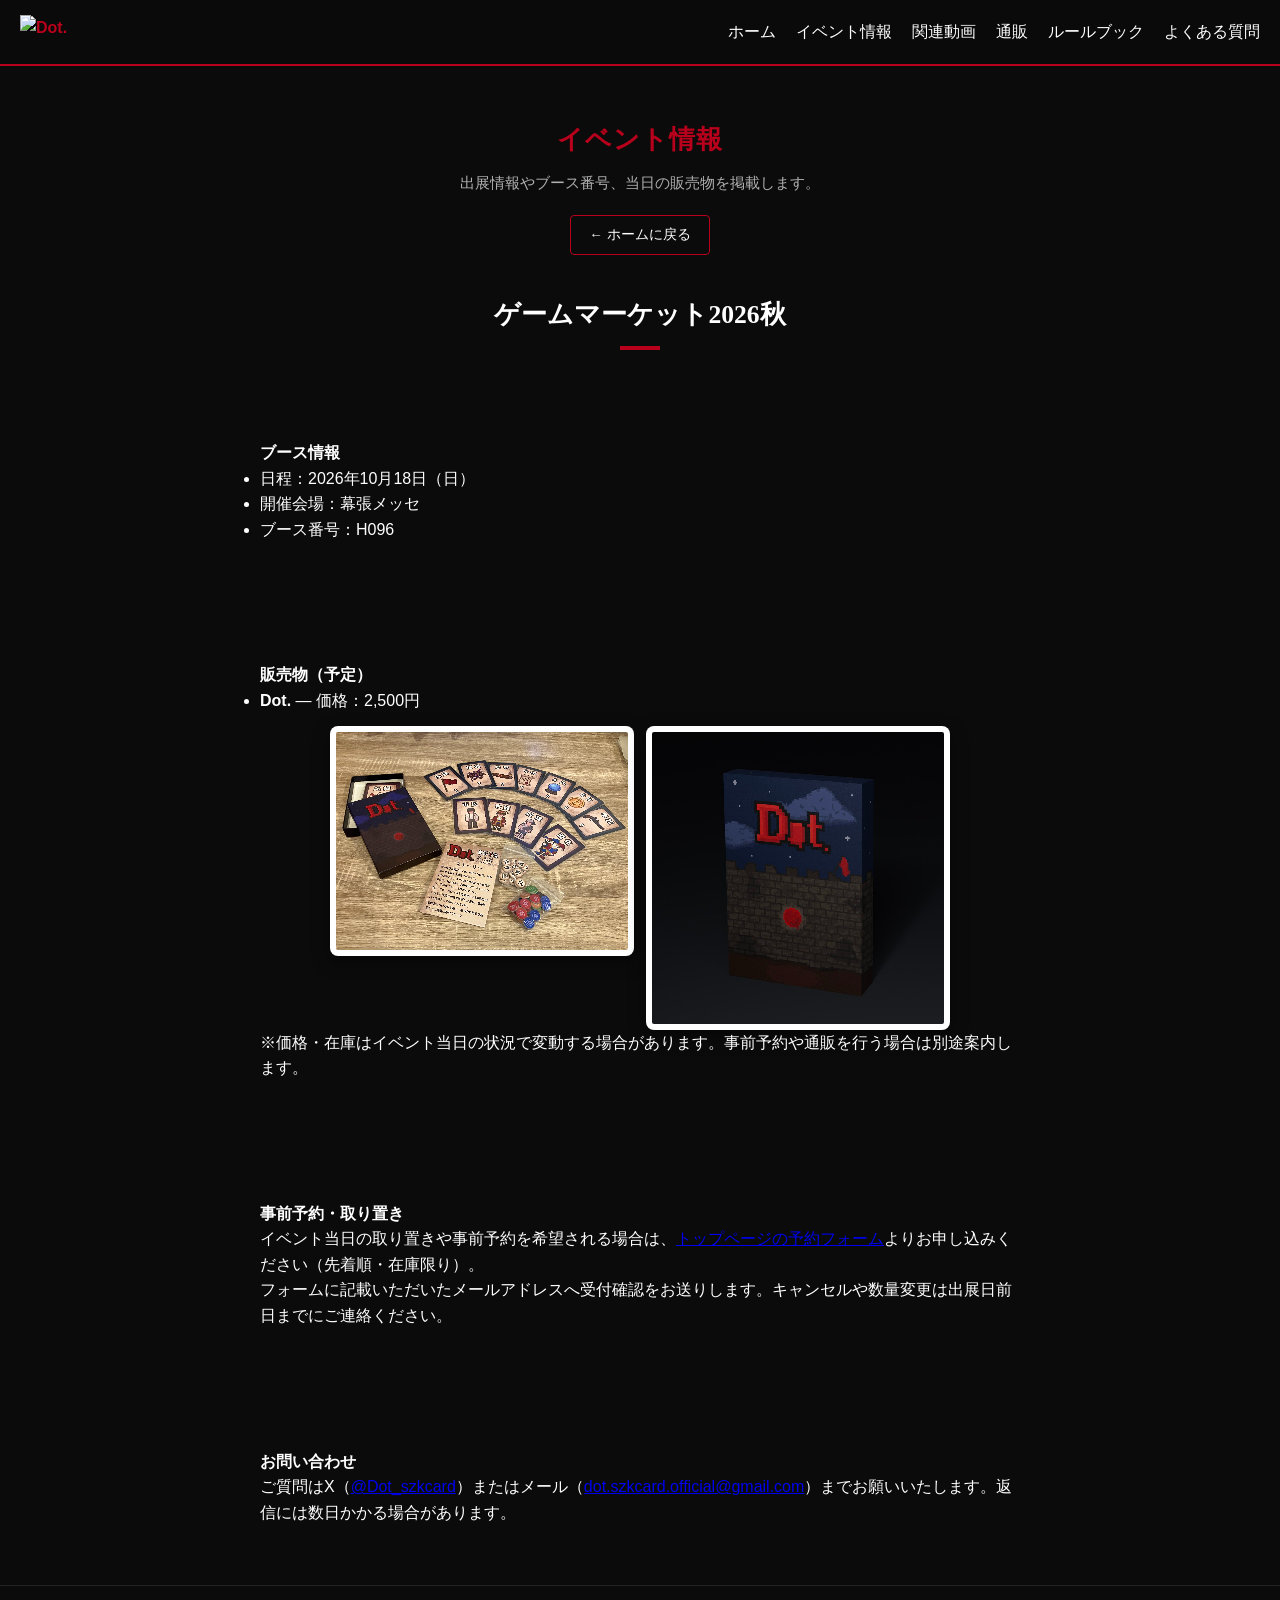
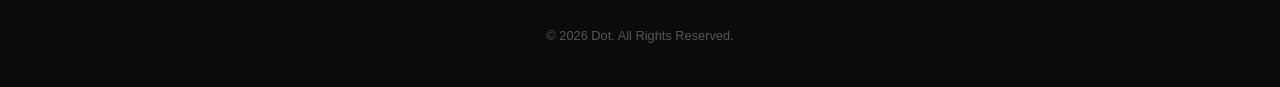
==== commit 51e0fb45: "Revise event details for 2026 Autumn Game Market Updated event information for the 2026 Autumn Game " ====
--- a/market.html
+++ b/market.html
@@ -3,7 +3,7 @@
 <head>
 	<meta charset="utf-8">
 	<meta name="viewport" content="width=device-width,initial-scale=1">
-	<title>ゲームマーケット2026秋出展！「Dot.」公式ウェブサイト｜ゲームマーケット</title>
+	<title>イベント情報｜「Dot.」公式ウェブサイト｜ゲームマーケット2026秋出展</title>
 	<link rel="stylesheet" href="style.css">
 	<meta name="robots" content="noindex">
 </head>
@@ -13,11 +13,11 @@
 		<a href="index.html" class="nav-logo"><img src="logo_shadow.png" alt="Dot."></a>
 		<ul class="nav-links">
 			<li><a href="index.html">ホーム</a></li>
-			<li><a href="market.html">イベント情報</a></li>
-            <li><a href="related_video.html">関連動画</a></li>
+			<li><a href="market.html" aria-current="page">イベント情報</a></li>
+			<li><a href="related_video.html">関連動画</a></li>
 			<li><a href="online_shop.html">通販</a></li>
-            <li><a href="rule_book.html">ルールブック</a></li>
-            <li><a href="questions.html">よくある質問</a></li>
+			<li><a href="rule_book.html">ルールブック</a></li>
+			<li><a href="questions.html">よくある質問</a></li>
 		</ul>
 		<button class="hamburger" id="hamburger-btn" aria-controls="mobile-menu" aria-expanded="false" aria-label="メニュー開閉">
 			<span></span>
@@ -29,19 +29,19 @@
 	<div class="mobile-menu" id="mobile-menu" aria-hidden="true">
 		<button id="mobile-menu-close" class="mobile-close" aria-label="メニューを閉じる">✕</button>
 		<ul>
-            <li><a href="index.html" class="menu-link">ホーム</a></li>
-            <li><a href="market.html" class="menu-link">イベント情報</a></li>
-            <li><a href="related_video.html" class="menu-link">関連動画</a></li>
-            <li><a href="online_shop.html" class="menu-link">通販</a></li>
-            <li><a href="rule_book.html" class="menu-link">ルールブック</a></li>
-            <li><a href="questions.html" class="menu-link">よくある質問</a></li>
+			<li><a href="index.html" class="menu-link">ホーム</a></li>
+			<li><a href="market.html" class="menu-link" aria-current="page">イベント情報</a></li>
+			<li><a href="related_video.html" class="menu-link">関連動画</a></li>
+			<li><a href="online_shop.html" class="menu-link">通販</a></li>
+			<li><a href="rule_book.html" class="menu-link">ルールブック</a></li>
+			<li><a href="questions.html" class="menu-link">よくある質問</a></li>
 		</ul>
 	</div>
 
 	<header class="page-hero">
 		<h1>イベント情報</h1>
 		<p class="intro-text">出展情報やブース番号、当日の販売物を掲載します。</p>
-        <a href="index.html" class="back-link">← ホームに戻る</a>
+		<a href="index.html" class="back-link">← ホームに戻る</a>
 	</header>
 
 	<main>
@@ -58,7 +58,7 @@
 			<article class="event" id="イベントID">
 				<h2 class="event-title">イベント名</h2>
 				<section>
-					<h2>ブース情報</h2>
+					<h3>ブース情報</h3>
 					<div class="rule-box">
 						<p>ここに内容</p>
 					</div>
@@ -98,15 +98,15 @@
 			<section>
 				<h3>事前予約・取り置き</h3>
 				<div class="rule-box">
-					<p>イベント当日の取り置きや事前予約を希望される場合は、トップページの予約フォームよりお申し込みください（先着順・在庫限り）。</p>
-					<p>フォームに記載いただいたメールアドレスへ受付確認をお送りします。キャンセルや数量変更は出展日前日までにX（@Dot_szkcard）またはメール（dot.szkcard.official@gmail.com）までご連絡ください。</p>
+					<p>イベント当日の取り置きや事前予約を希望される場合は、<a href="index.html">トップページの予約フォーム</a>よりお申し込みください（先着順・在庫限り）。</p>
+					<p>フォームに記載いただいたメールアドレスへ受付確認をお送りします。キャンセルや数量変更は出展日前日までにご連絡ください。</p>
 				</div>
 			</section>
 
 			<section>
 				<h3>お問い合わせ</h3>
 				<div class="rule-box">
-					<p>ご質問はX（@Dot_szkcard）またはメール（dot.szkcard.official@gmail.com）までお願いいたします。返信には数日かかる場合があります。</p>
+					<p>ご質問はX（<a href="https://x.com/Dot_szkcard" target="_blank" rel="noopener">@Dot_szkcard</a>）またはメール（<a href="mailto:dot.szkcard.official@gmail.com">dot.szkcard.official@gmail.com</a>）までお願いいたします。返信には数日かかる場合があります。</p>
 				</div>
 			</section>
 
@@ -118,7 +118,7 @@
 	</footer>
 
 	<script>
-		// --- 背景のスローパラララックス制御（index.html と同様） ---
+		// --- 背景のスローパララックス制御（index.html と同様） ---
 		const BG_HEIGHT_FACTOR = 1.6;
 
 		function updateBackgroundScroll() {
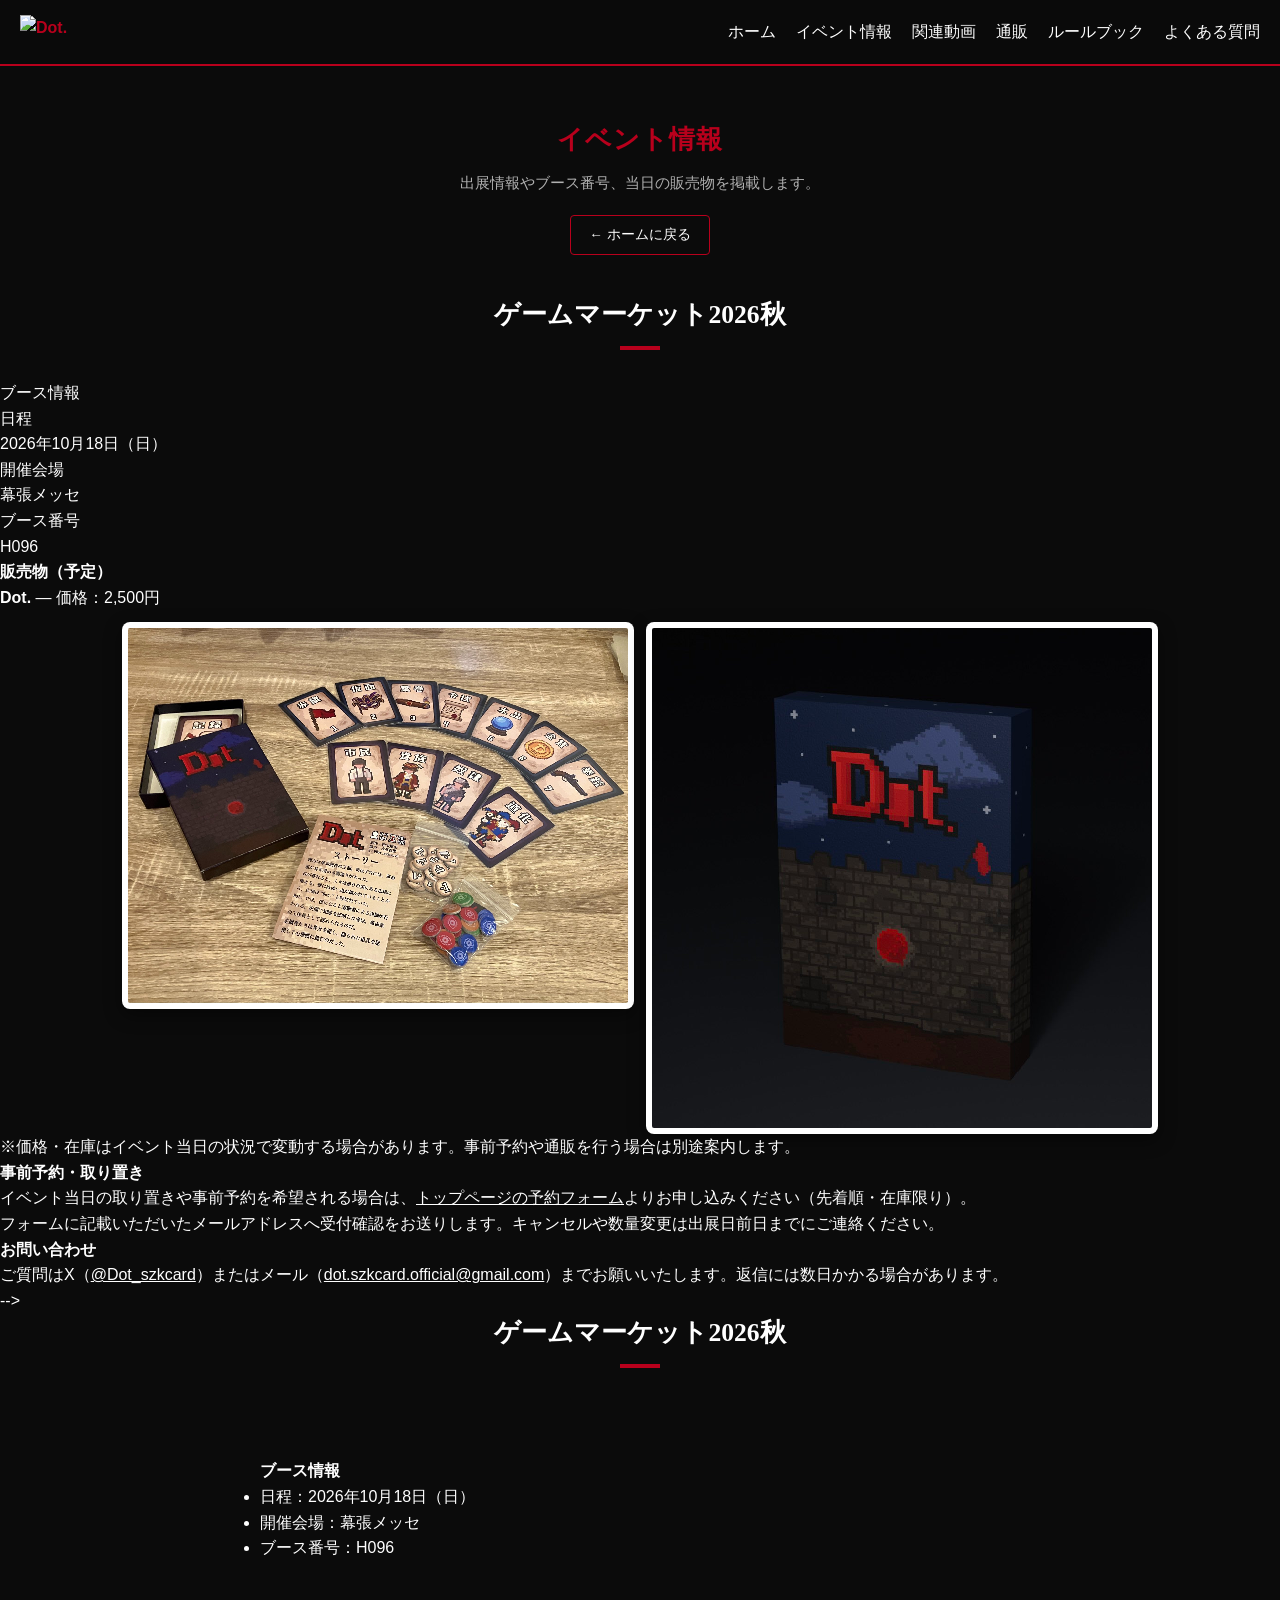
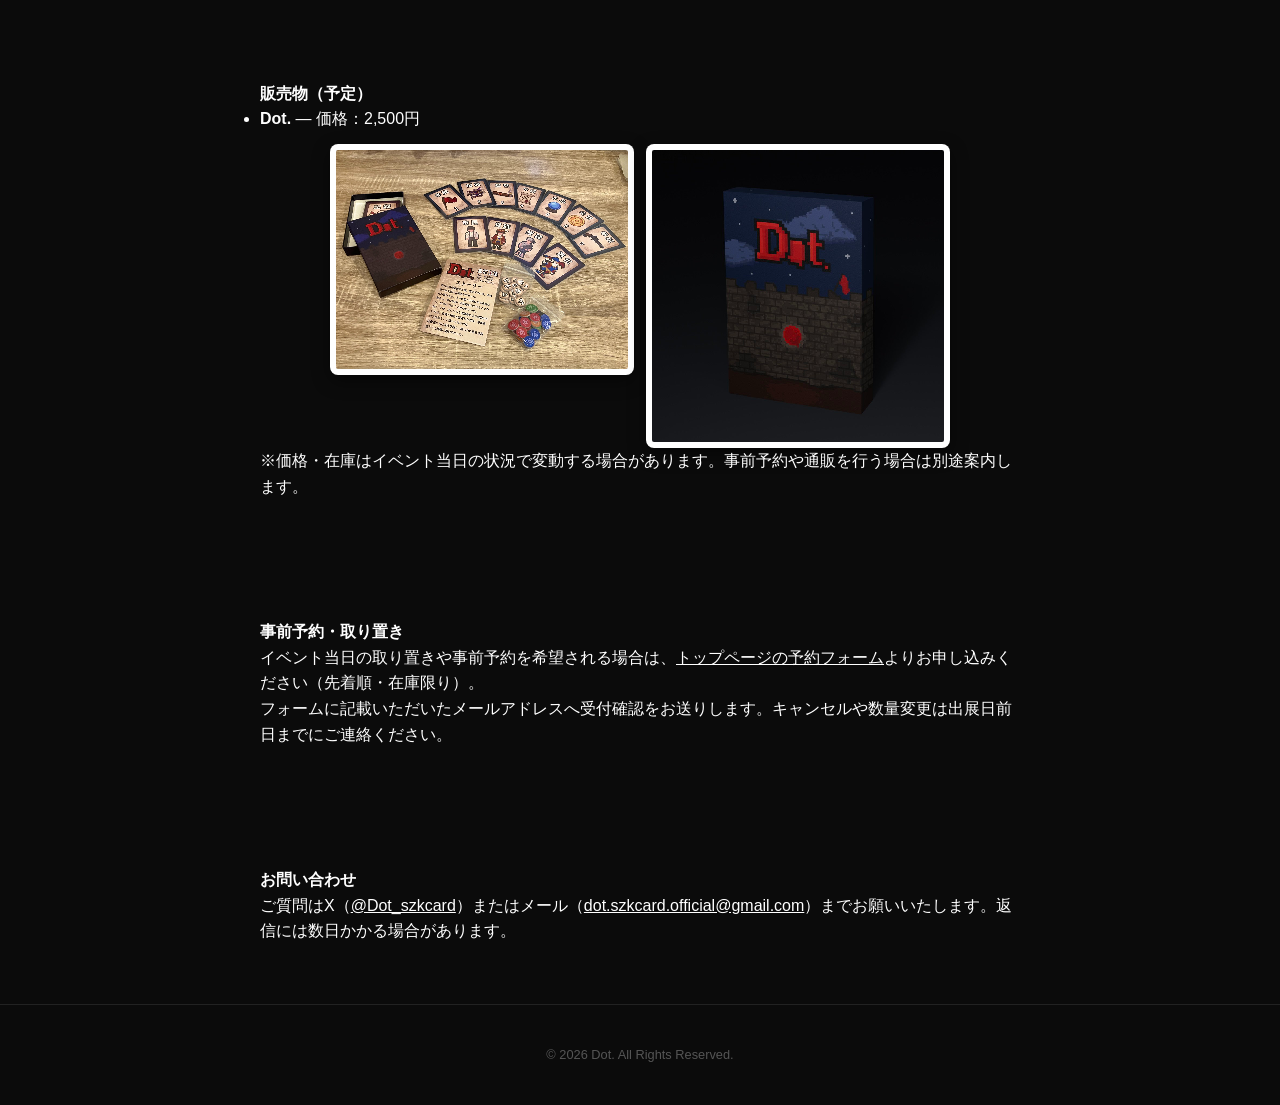
==== commit 6ebaec94: "Enhance link visibility in event sections Added styles for links in event sections to improve visibi" ====
--- a/market.html
+++ b/market.html
@@ -6,6 +6,11 @@
 	<title>イベント情報｜「Dot.」公式ウェブサイト｜ゲームマーケット2026秋出展</title>
 	<link rel="stylesheet" href="style.css">
 	<meta name="robots" content="noindex">
+	<style>
+		/* このページのリンクを暗い背景で読める色にする（style.css に移してもOK） */
+		.event .rule-box a { color: var(--text-light); text-decoration: underline; }
+		.event .rule-box a:hover { color: var(--primary-red); }
+	</style>
 </head>
 <body>
 	<div class="fixed-bg" aria-hidden="true"></div>
@@ -57,13 +62,71 @@
 			最小の形:
 			<article class="event" id="イベントID">
 				<h2 class="event-title">イベント名</h2>
-				<section>
-					<h3>ブース情報</h3>
+				<div class="event-body">
+					<div class="event-key">
+						<p class="event-key-title">ブース情報</p>
+						<dl class="event-key-list">
+							<div class="event-key-item"><dt>日程</dt><dd>2027年○月○日（○）</dd></div>
+							<div class="event-key-item"><dt>開催会場</dt><dd>会場名</dd></div>
+							<div class="event-key-item event-key-booth"><dt>ブース番号</dt><dd>○○○</dd></div>
+						</dl>
+					</div>
+					<div class="event-block">
+						<h3>見出し</h3>
+						<div class="rule-box">
+							<p>ここに内容</p>
+						</div>
+					</div>
+				</div>
+			</article>
+		-->
+
+		<!-- ===== ゲームマーケット2026秋 ===== -->
+		<article class="event" id="gm2026autumn">
+			<h2 class="event-title">ゲームマーケット2026秋</h2>
+
+			<div class="event-body">
+
+				<div class="event-key">
+					<p class="event-key-title">ブース情報</p>
+					<dl class="event-key-list">
+						<div class="event-key-item"><dt>日程</dt><dd>2026年10月18日（日）</dd></div>
+						<div class="event-key-item"><dt>開催会場</dt><dd>幕張メッセ</dd></div>
+						<div class="event-key-item event-key-booth"><dt>ブース番号</dt><dd>H096</dd></div>
+					</dl>
+				</div>
+
+				<div class="event-block">
+					<h3>販売物（予定）</h3>
 					<div class="rule-box">
-						<p>ここに内容</p>
-					</div>
-				</section>
-			</article>
+						<ul>
+							<li><strong>Dot.</strong> — 価格：2,500円</li>
+						</ul>
+						<div class="package-images">
+							<img src="Dot_package_1.jpg" alt="Dot.のパッケージ、カード、トークン、ストーリーシート" width="2048" height="1534" loading="lazy">
+							<img src="Dot_package_2.jpg" alt="Dot.のパッケージ（箱）" width="1080" height="1080" loading="lazy">
+						</div>
+						<p class="note">※価格・在庫はイベント当日の状況で変動する場合があります。事前予約や通販を行う場合は別途案内します。</p>
+					</div>
+				</div>
+
+				<div class="event-block">
+					<h3>事前予約・取り置き</h3>
+					<div class="rule-box">
+						<p>イベント当日の取り置きや事前予約を希望される場合は、<a href="index.html">トップページの予約フォーム</a>よりお申し込みください（先着順・在庫限り）。</p>
+						<p>フォームに記載いただいたメールアドレスへ受付確認をお送りします。キャンセルや数量変更は出展日前日までにご連絡ください。</p>
+					</div>
+				</div>
+
+				<div class="event-block">
+					<h3>お問い合わせ</h3>
+					<div class="rule-box">
+						<p>ご質問はX（<a href="https://x.com/Dot_szkcard" target="_blank" rel="noopener">@Dot_szkcard</a>）またはメール（<a href="mailto:dot.szkcard.official@gmail.com">dot.szkcard.official@gmail.com</a>）までお願いいたします。返信には数日かかる場合があります。</p>
+					</div>
+				</div>
+
+			</div>
+		</article>
 		-->
 
 		<!-- ===== ゲームマーケット2026秋 ===== -->
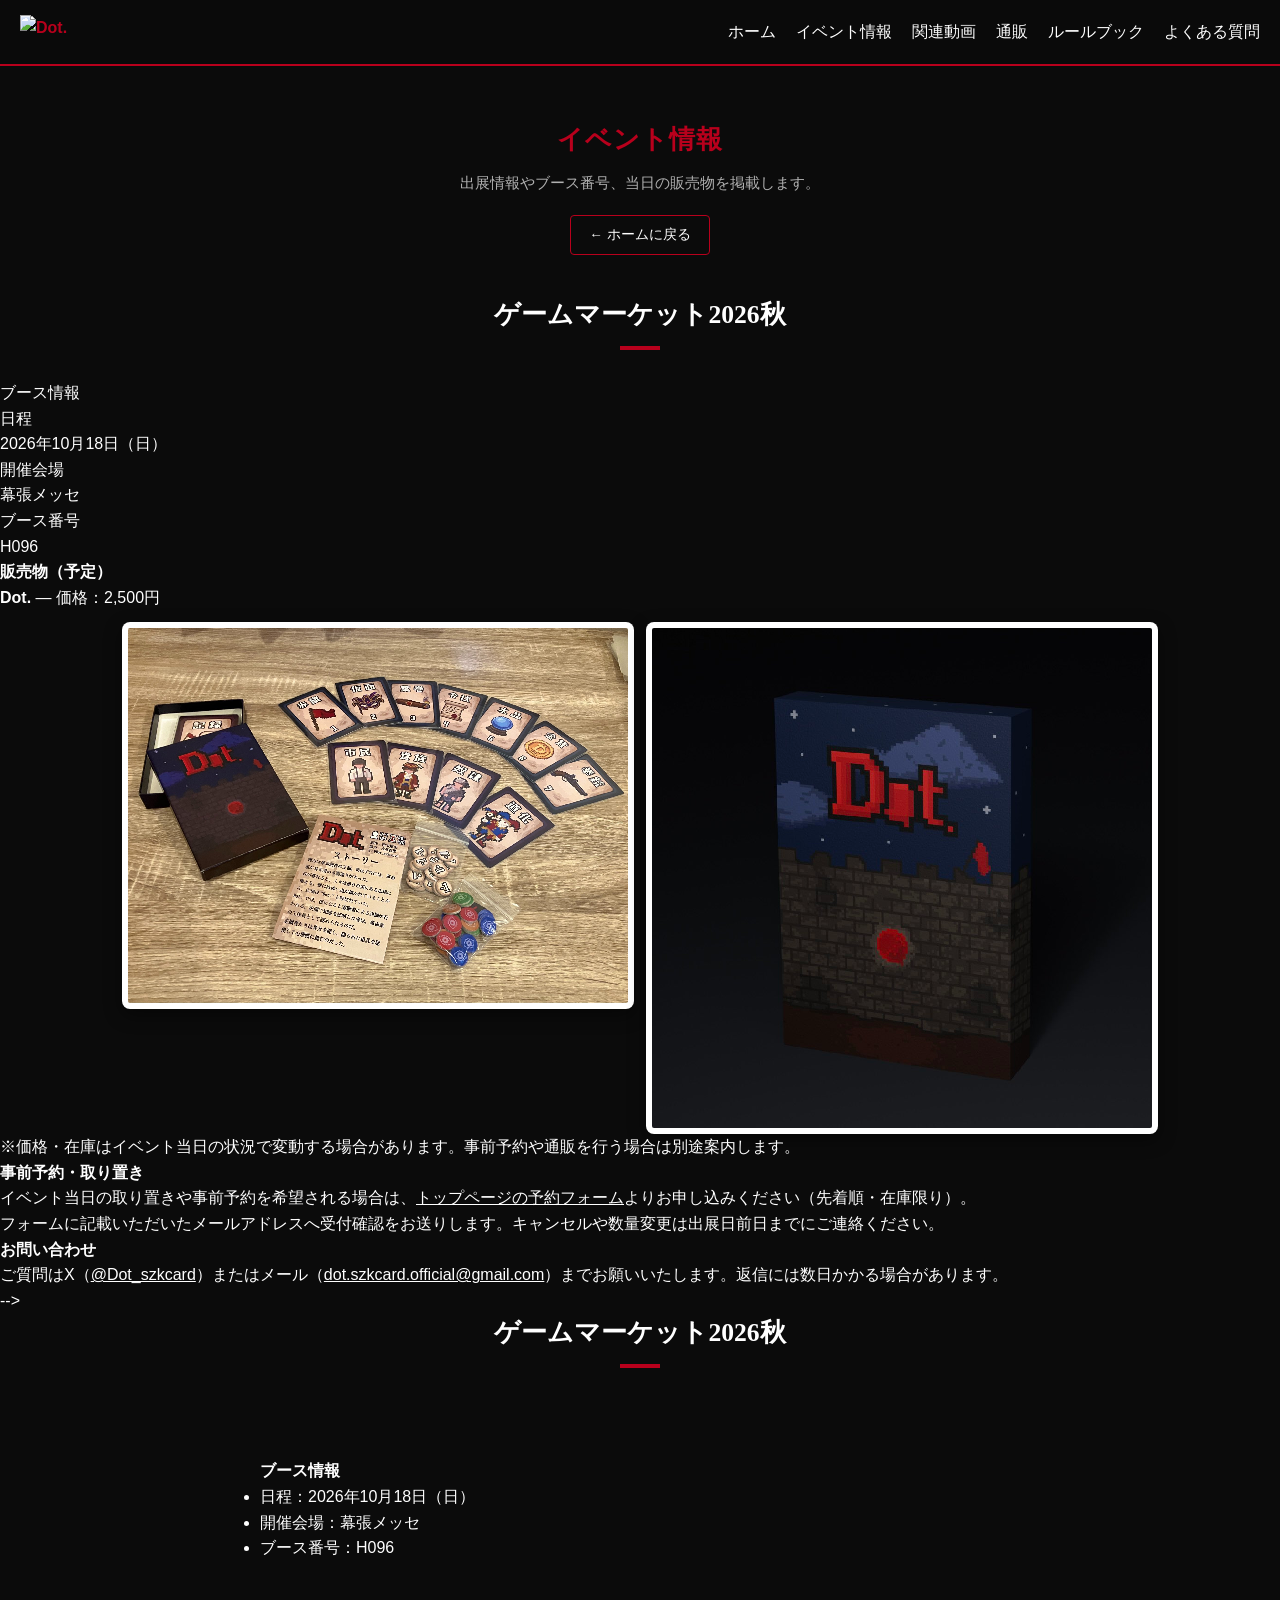
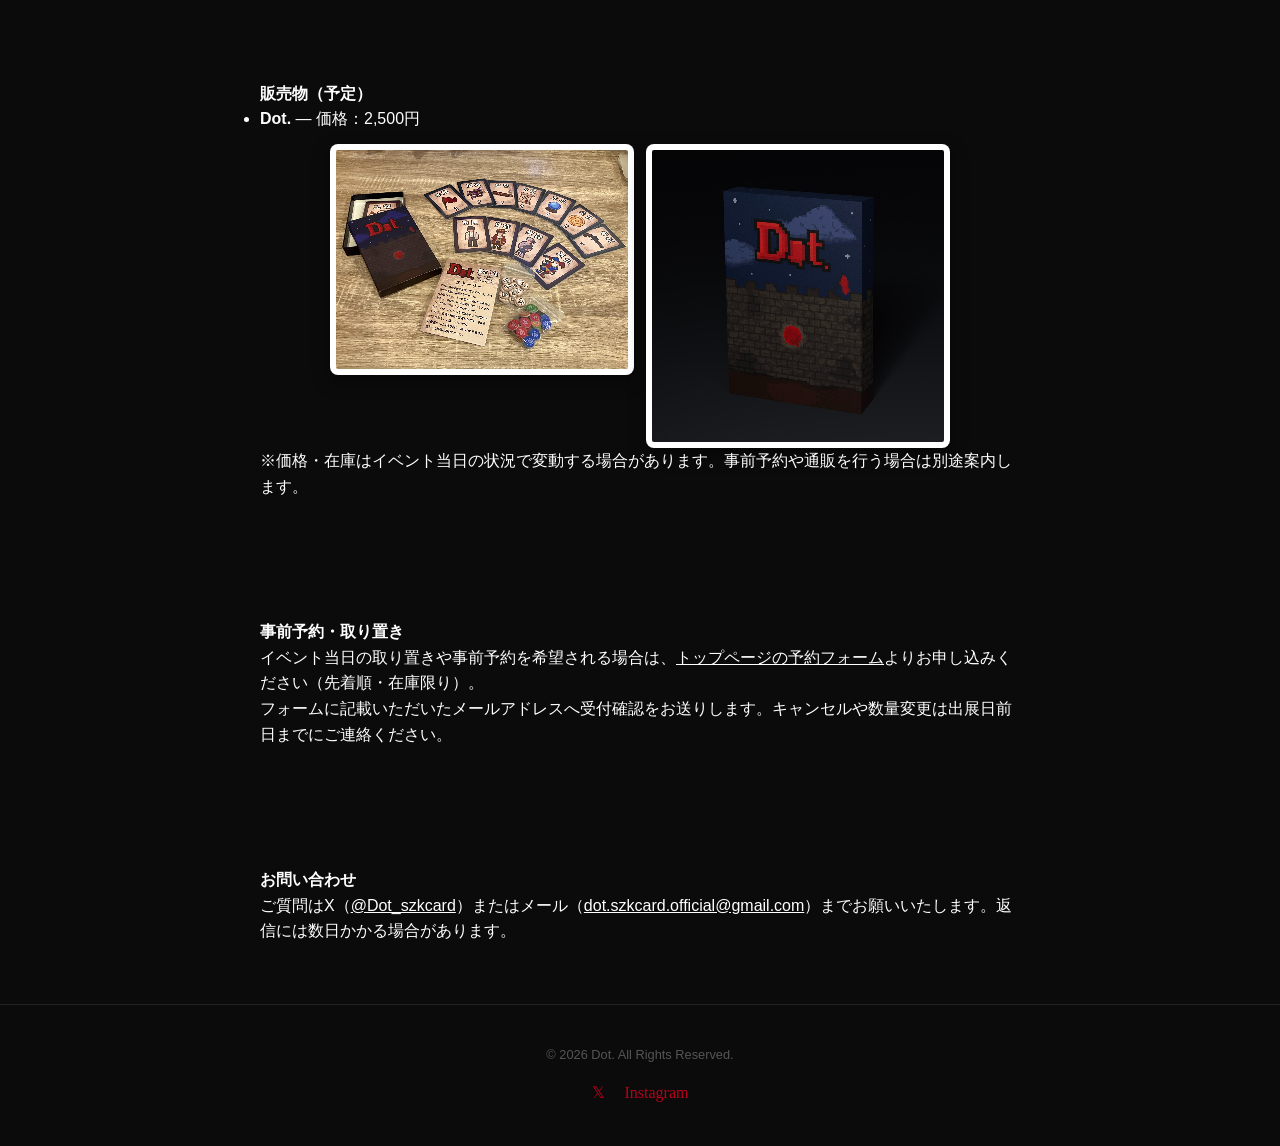
==== commit ef63d739: "Refactor market.html structure and content" ====
--- a/market.html
+++ b/market.html
@@ -177,8 +177,12 @@
 	</main>
 
 	<footer>
-		<p>&copy; 2026 Dot. All Rights Reserved.</p>
-	</footer>
+        <p>&copy; 2026 Dot. All Rights Reserved.</p>
+        <div class="footer-social">
+            <a href="https://twitter.com/Dot_szkcard" target="_blank">𝕏</a>
+            <a href="https://instagram.com/dot_szkcard/" target="_blank">Instagram</a>
+        </div>
+    </footer>
 
 	<script>
 		// --- 背景のスローパララックス制御（index.html と同様） ---
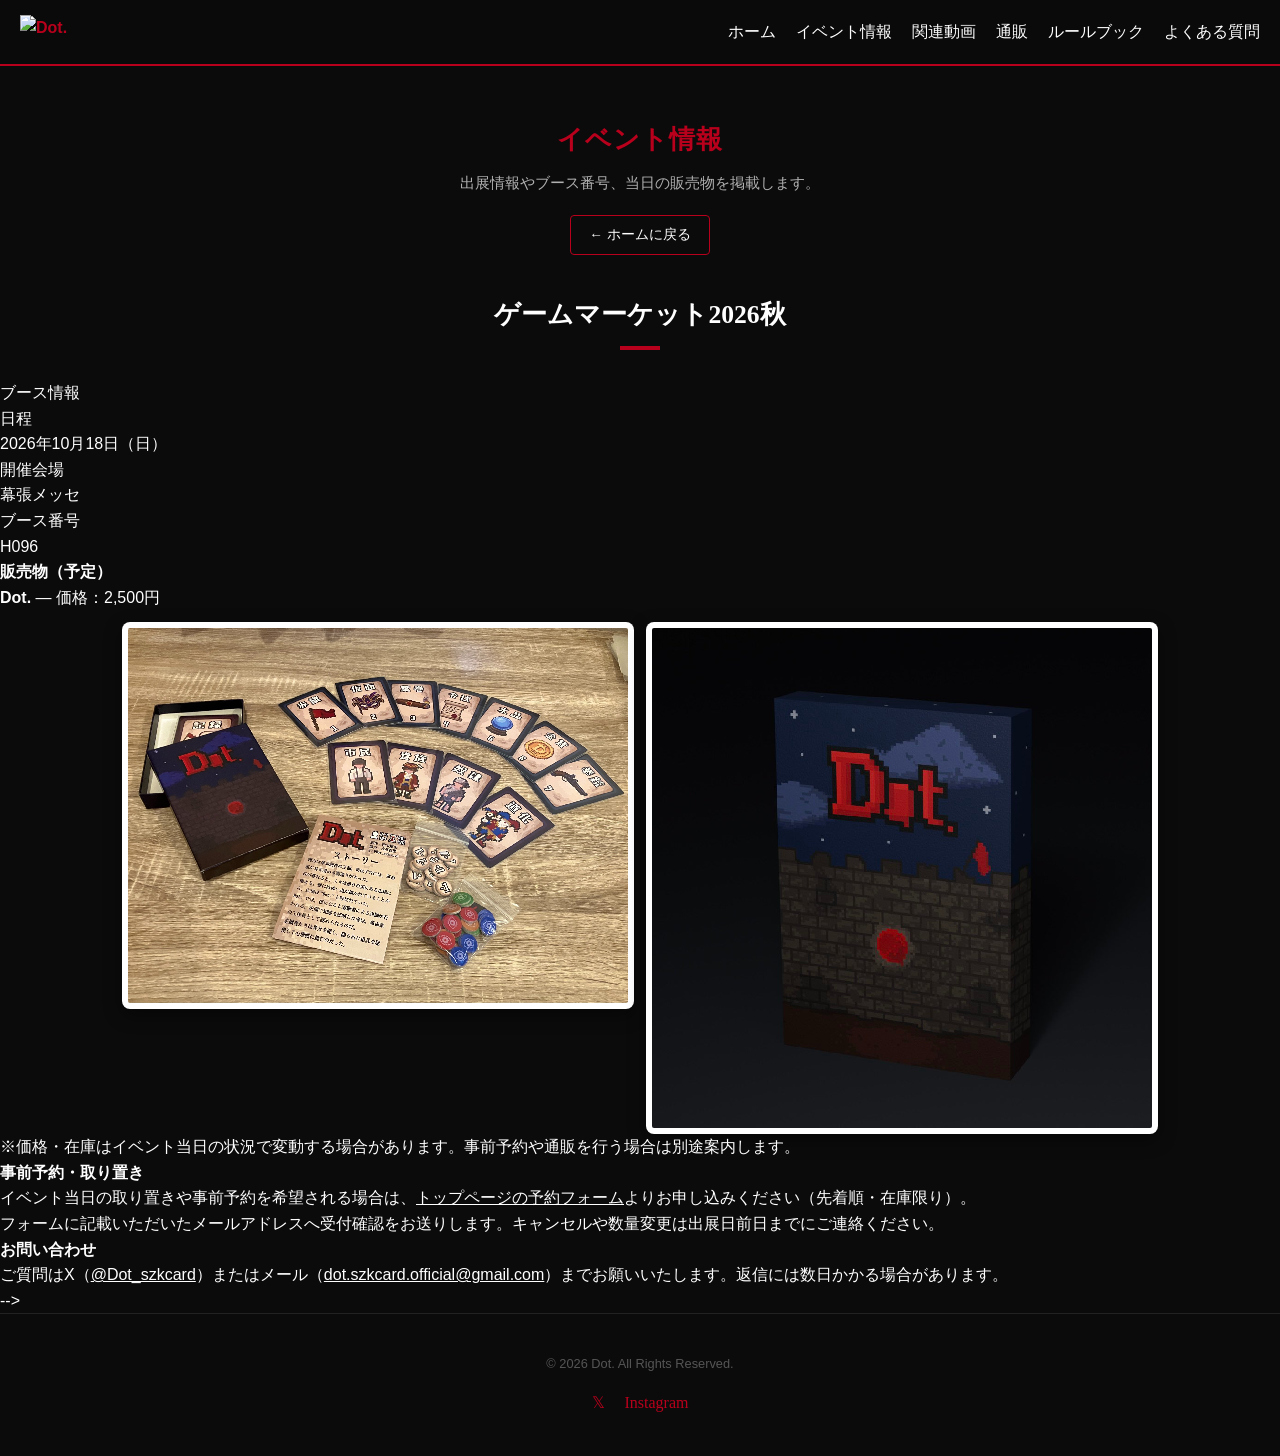
==== commit 1562a1c7: "Revise event details for Game Market 2026 Autumn Updated event information for the 2026 Autumn Game " ====
--- a/market.html
+++ b/market.html
@@ -129,52 +129,7 @@
 		</article>
 		-->
 
-		<!-- ===== ゲームマーケット2026秋 ===== -->
-		<article class="event" id="gm2026autumn">
-			<h2 class="event-title">ゲームマーケット2026秋</h2>
-
-			<section>
-				<h3>ブース情報</h3>
-				<div class="rule-box">
-					<ul>
-						<li>日程：2026年10月18日（日）</li>
-						<li>開催会場：幕張メッセ</li>
-						<li>ブース番号：H096</li>
-					</ul>
-				</div>
-			</section>
-
-			<section>
-				<h3>販売物（予定）</h3>
-				<div class="rule-box">
-					<ul>
-						<li><strong>Dot.</strong> — 価格：2,500円</li>
-					</ul>
-					<div class="package-images">
-						<img src="Dot_package_1.jpg" alt="Dot.のパッケージ、カード、トークン、ストーリーシート" width="2048" height="1534" loading="lazy">
-						<img src="Dot_package_2.jpg" alt="Dot.のパッケージ（箱）" width="1080" height="1080" loading="lazy">
-					</div>
-					<p class="note">※価格・在庫はイベント当日の状況で変動する場合があります。事前予約や通販を行う場合は別途案内します。</p>
-				</div>
-			</section>
-
-			<section>
-				<h3>事前予約・取り置き</h3>
-				<div class="rule-box">
-					<p>イベント当日の取り置きや事前予約を希望される場合は、<a href="index.html">トップページの予約フォーム</a>よりお申し込みください（先着順・在庫限り）。</p>
-					<p>フォームに記載いただいたメールアドレスへ受付確認をお送りします。キャンセルや数量変更は出展日前日までにご連絡ください。</p>
-				</div>
-			</section>
-
-			<section>
-				<h3>お問い合わせ</h3>
-				<div class="rule-box">
-					<p>ご質問はX（<a href="https://x.com/Dot_szkcard" target="_blank" rel="noopener">@Dot_szkcard</a>）またはメール（<a href="mailto:dot.szkcard.official@gmail.com">dot.szkcard.official@gmail.com</a>）までお願いいたします。返信には数日かかる場合があります。</p>
-				</div>
-			</section>
-
-		</article>
-	</main>
+			</main>
 
 	<footer>
         <p>&copy; 2026 Dot. All Rights Reserved.</p>
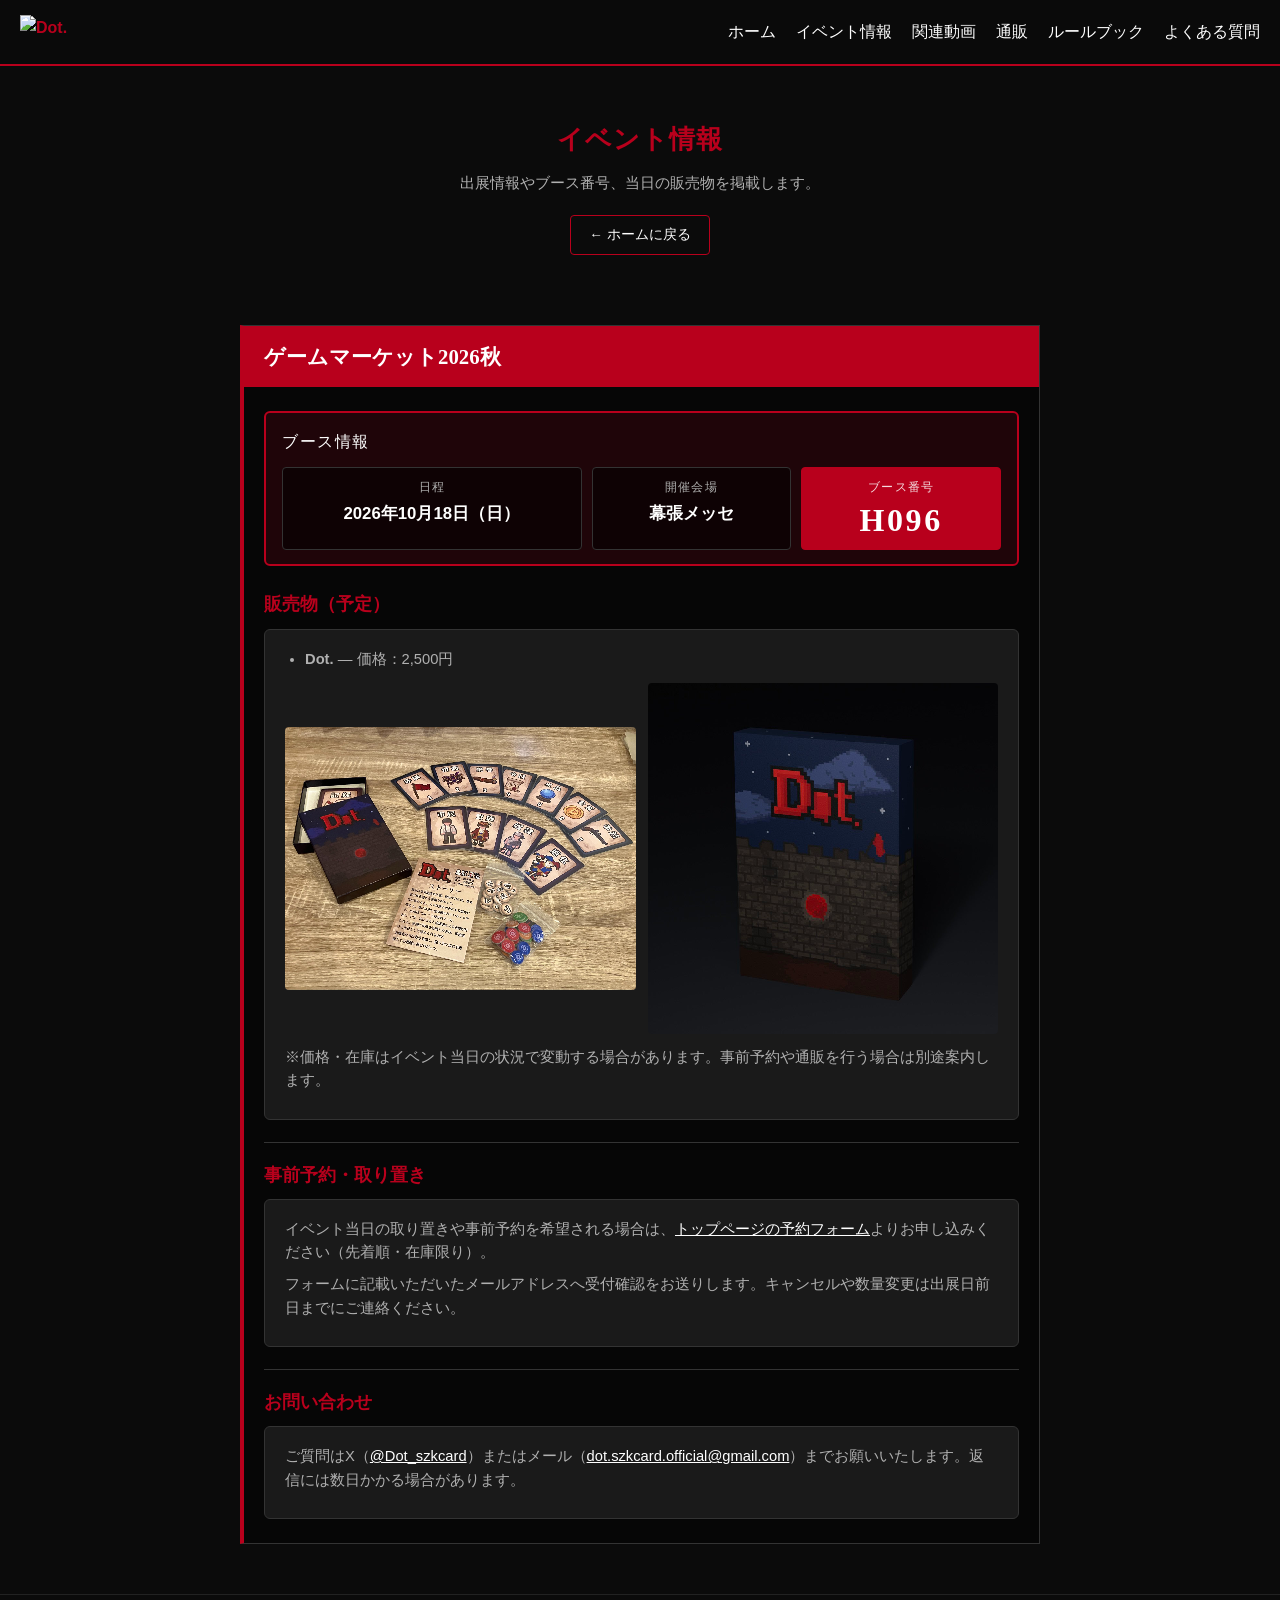
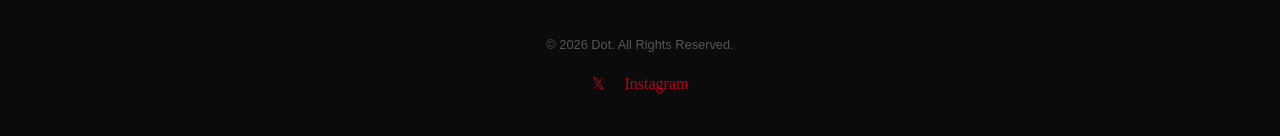
==== commit fc874d46: "Restore market.html to original state" ====
--- a/market.html
+++ b/market.html
@@ -127,9 +127,8 @@
 
 			</div>
 		</article>
-		-->
-
-			</main>
+
+	</main>
 
 	<footer>
         <p>&copy; 2026 Dot. All Rights Reserved.</p>
--- a/style.css
+++ b/style.css
@@ -246,7 +246,7 @@
     color: #ffffff !important;
 }
 
- .hero .intro-text {
+.hero .intro-text {
     font-size: 1rem;
     color: var(--text-muted);
     margin-bottom: 30px;
@@ -279,7 +279,7 @@
   background:var(--navy-panel);border:1px solid var(--navy-line);
   padding:14px clamp(14px,2.4vw,22px);min-width:76px;
 }
-.countdown .timer-num{display:block;font-size:clamp(1.6rem,3.6vw,2.4rem);color:var(--red-bright);} 
+.timer-num{display:block;font-size:clamp(1.6rem,3.6vw,2.4rem);color:var(--red-bright);}
 .count-block span.label{display:block;font-size:.68rem;color:var(--ink-dim);margin-top:6px;letter-spacing:.1em;}
  
 .scroll-cue{position:absolute;bottom:26px;left:50%;transform:translateX(-50%);font-size:.7rem;color:var(--blue-grey);z-index:2;}
@@ -553,11 +553,6 @@
     padding: 8px;
     image-rendering: pixelated;
     image-rendering: crisp-edges;
-    /* Ensure the image is laid out consistently in the grid cell and padding is included in the width */
-    justify-self: start;
-    display: block;
-    margin: 0;
-    box-sizing: border-box;
 }
 
 .tool-modal-head h3 {
@@ -653,18 +648,6 @@
     }
     .hero {
         padding: 88px 1rem 20px;
-    }
-
-    /* Center modal image and remove right shift on mobile */
-    .tool-modal-head {
-        padding-right: 12px;
-    }
-    .tool-modal-head img {
-        justify-self: center;
-        margin: 0 auto !important;
-    }
-    .tool-modal-head img[src$="Gun.png"] {
-        transform: none !important;
     }
 }
 
@@ -1015,33 +998,356 @@
     border: 1px solid #333;
 }
 
-/* ===== Add responsive rules for market page package images ===== */
+.toc a:hover {
+    background: rgba(184, 0, 28, 0.12);
+    color: var(--primary-red);
+    border-color: var(--primary-red);
+}
+
+/* テキストルール用ボックス */
+.rule-box {
+    background-color: var(--accent-gray);
+    border: 1px solid #333;
+    border-radius: 6px;
+    padding: 18px 20px;
+    margin-bottom: 18px;
+}
+
+.rule-box p, .rule-box li {
+    font-size: 0.92rem;
+    color: var(--text-muted);
+    margin-bottom: 8px;
+}
+
+.rule-box ul {
+    padding-left: 20px;
+}
+
+.story-text {
+    font-size: 0.95rem;
+    color: var(--text-muted);
+    line-height: 1.9;
+}
+
+h3.sub {
+    font-size: 1.05rem;
+    color: var(--primary-red);
+    margin: 22px 0 10px;
+    font-family: var(--font-dotmincho);
+}
+
+/* =========================================================
+   背景：最初は画面いっぱい → スクロールに合わせてふわっと透明になる
+   ---------------------------------------------------------
+   ・背景画像(bg.png)を PC・スマホとも画面いっぱい(cover)に表示します。
+   ・スクロール量に応じて不透明度を 1 → 0 に変化させます
+     （CSSのスクロール連動アニメーション。JavaScript不要）。
+   ・index.html 内のスクリプトが body に背景を直接書き込むため、
+     body 自体の背景は消し、画像は ::before に移しています（HTML/JSは未変更）。
+   ・ファイル内で後ろに置くことで、上にあるメディアクエリの指定にも勝ちます。
+   ========================================================= */
+:root {
+    --bg-fade-distance: 80vh;   /* この距離をスクロールし終えると背景が完全に消える（小さいほど早く消える） */
+}
+
+body {
+    background: none !important;
+    background-color: transparent !important;   /* 黒地は html 側の背景色が担当 */
+}
+
+/* 共通：背景画像 */
+body::before {
+    content: '';
+    z-index: -1;
+    pointer-events: none;
+    background-image: url('bg.png');
+    background-repeat: no-repeat;
+    background-position: top center;
+    background-size: cover;
+    image-rendering: pixelated;
+    image-rendering: crisp-edges;
+
+    /* スクロール連動に未対応のブラウザ用：ページと一緒に流れ、下端をふわっと消す */
+    position: absolute;
+    top: 0;
+    left: 0;
+    width: 100%;
+    height: 100vh;
+    -webkit-mask-image: linear-gradient(to bottom,
+        rgba(0,0,0,1) 0%, rgba(0,0,0,1) 45%,
+        rgba(0,0,0,0.6) 70%, rgba(0,0,0,0.2) 90%, rgba(0,0,0,0) 100%);
+    mask-image: linear-gradient(to bottom,
+        rgba(0,0,0,1) 0%, rgba(0,0,0,1) 45%,
+        rgba(0,0,0,0.6) 70%, rgba(0,0,0,0.2) 90%, rgba(0,0,0,0) 100%);
+}
+
+/* スクロール連動アニメーションに対応しているブラウザ */
+@supports (animation-timeline: scroll()) {
+    body::before {
+        position: fixed;
+        inset: 0;
+        width: auto;
+        height: auto;
+        -webkit-mask-image: none;
+        mask-image: none;
+
+        animation: dot-bg-fade linear both;
+        animation-timeline: scroll(root block);
+        animation-range: 0 var(--bg-fade-distance);
+    }
+
+    @keyframes dot-bg-fade {
+        from { opacity: 1; }
+        to   { opacity: 0; }
+    }
+}
+
+/* 動きを減らす設定の人には、フェードせず背景を固定表示のままにする */
+@media (prefers-reduced-motion: reduce) {
+    @supports (animation-timeline: scroll()) {
+        body::before {
+            animation: none;
+        }
+    }
+}
+
+/* スマホ用の固定背景レイヤーは不要になるので非表示 */
+.fixed-bg {
+    display: none !important;
+}
+
+/* ブース情報ページ：販売物の画像（広い画面では横並び、狭い画面では縦並び） */
 .package-images {
+    display: grid;
+    grid-template-columns: repeat(auto-fit, minmax(260px, 1fr));
+    gap: 12px;
+    align-items: center;
+    margin: 12px 0;
+}
+
+.package-images img {
+    display: block;
+    width: 100%;
+    height: auto;
+    border-radius: 4px;
+}
+
+/* ルールブックページ：PDF埋め込み表示 */
+.rulebook-container {
     display: flex;
-    gap: 12px;
-    justify-content: center;
-    align-items: flex-start;
-    flex-wrap: wrap;
-    margin-top: 12px;
-}
-
-.package-images img {
-    width: clamp(140px, 40%, 560px);
-    max-width: 100%;
+    flex-direction: column;
+    gap: 32px;
+    max-width: 1100px;
+    margin: 0 auto;
+}
+
+.rulebook-page h3 {
+    margin-bottom: 10px;
+}
+
+.rulebook-pdf {
+    display: block;
+    width: 100%;
+    aspect-ratio: 997.8 / 703;   /* PDFのページ比率に合わせる */
+    min-height: 320px;
+    border: 1px solid #333;
+    border-radius: 6px;
+    background: #fff;
+}
+
+.rulebook-open {
+    margin-top: 8px;
+    text-align: center;
+    font-size: 0.9rem;
+}
+
+.rulebook-open a {
+    color: var(--primary-red);
+    text-decoration: underline;
+}
+
+/* イベント情報ページ：イベントごとの枠（イベントを増やすときは .event を1つ足す） */
+.event {
+    width: calc(100% - 40px);
+    max-width: 800px;
+    margin: 30px auto 50px;
+    border: 1px solid #333;
+    border-left: 4px solid var(--primary-red);
+    background-color: rgba(0, 0, 0, 0.45);
+}
+
+.event-title {
+    margin: 0;
+    padding: 14px 20px;
+    text-align: left;
+    font-size: 1.3rem;
+    color: var(--text-light);
+    background-color: var(--primary-red);
+}
+
+.event-title::after {
+    display: none;   /* 通常の見出しの赤い下線は枠のタイトルでは不要 */
+}
+
+.event-body {
+    padding: 24px 20px 10px;
+}
+
+.event-body .rule-box {
+    margin-bottom: 14px;
+}
+
+/* 重要なブース情報（強調表示） */
+.event-key {
+    margin-bottom: 24px;
+    padding: 16px 16px 14px;
+    border: 2px solid var(--primary-red);
+    border-radius: 6px;
+    background-color: rgba(184, 0, 28, 0.14);
+}
+
+.event-key-title {
+    margin-bottom: 12px;
+    font-size: 1rem;
+    letter-spacing: 0.1em;
+    color: var(--text-light);
+}
+
+.event-key-list {
+    display: grid;
+    grid-template-columns: 1.5fr 1fr 1fr;
+    gap: 10px;
+    margin: 0;
+}
+
+.event-key-item {
+    padding: 10px 12px;
+    text-align: center;
+    border: 1px solid #333;
+    border-radius: 4px;
+    background-color: rgba(0, 0, 0, 0.55);
+}
+
+.event-key-item dt {
+    margin-bottom: 4px;
+    font-size: 0.75rem;
+    letter-spacing: 0.1em;
+    color: var(--text-muted);
+}
+
+.event-key-item dd {
+    margin: 0;
+    font-size: 1.05rem;
+    font-weight: bold;
+    color: var(--text-light);
+}
+
+/* ブース番号はさらに目立たせる */
+.event-key-booth {
+    border-color: var(--primary-red);
+    background-color: var(--primary-red);
+}
+
+.event-key-booth dt {
+    color: rgba(255, 255, 255, 0.85);
+}
+
+.event-key-booth dd {
+    font-family: var(--font-dotmincho);
+    font-size: 2rem;
+    letter-spacing: 0.08em;
+    line-height: 1.2;
+}
+
+.event-key-note {
+    margin: 12px 0 0;
+    text-align: center;
+    font-size: 0.95rem;
+    color: var(--text-light);
+}
+
+/* 枠の中の項目（見出し付き） */
+.event-block + .event-block {
+    margin-top: 22px;
+    padding-top: 18px;
+    border-top: 1px solid #333;
+}
+
+.event-block h3 {
+    margin-bottom: 10px;
+    font-size: 1.1rem;
+    color: var(--primary-red);
+}
+
+@media (max-width: 600px) {
+    .event-key-list {
+        grid-template-columns: 1fr;
+    }
+}
+
+/* ルールブックページ：サマリーカード */
+.summary-lead {
+    margin-bottom: 24px;
+    text-align: center;
+    font-size: 1.05rem;
+    font-weight: bold;
+    color: var(--text-light);
+}
+
+.summary-cards {
+    display: grid;
+    grid-template-columns: repeat(2, minmax(0, 1fr));
+    gap: 24px;
+    max-width: 860px;
+    margin: 0 auto;
+}
+
+.summary-card {
+    margin: 0;
+    text-align: center;
+}
+
+.summary-card a {
+    display: block;
+    border: 2px solid var(--primary-red);
+    border-radius: 6px;
+    overflow: hidden;
+    line-height: 0;
+    background-color: #111;
+    transition: transform 0.2s;
+}
+
+.summary-card a:hover {
+    transform: translateY(-4px);
+}
+
+.summary-card img {
+    display: block;
+    width: 100%;
     height: auto;
-    object-fit: contain;
-    border: 2px solid rgba(255,255,255,0.06);
-    border-radius: 8px;
-    background: #fff;
-    padding: 4px;
-    box-shadow: 0 6px 18px rgba(0,0,0,0.45);
-    display: block;
-}
-
-@media (max-width: 520px) {
-    .package-images img {
-        width: 100%;
-        max-width: 360px;
-    }
-}
-
+}
+
+.summary-card figcaption {
+    margin-top: 10px;
+    font-size: 0.95rem;
+    font-weight: bold;
+    color: var(--text-light);
+}
+
+.summary-card figcaption span {
+    margin-left: 6px;
+    font-size: 0.75rem;
+    font-weight: normal;
+    color: var(--text-muted);
+}
+
+@media (max-width: 600px) {
+    .summary-cards {
+        grid-template-columns: 1fr;
+        max-width: 420px;
+    }
+}
+
+/* 道具/役職カードの効果一覧（グローバル版） */
+.effect-grid {
+    display: grid;
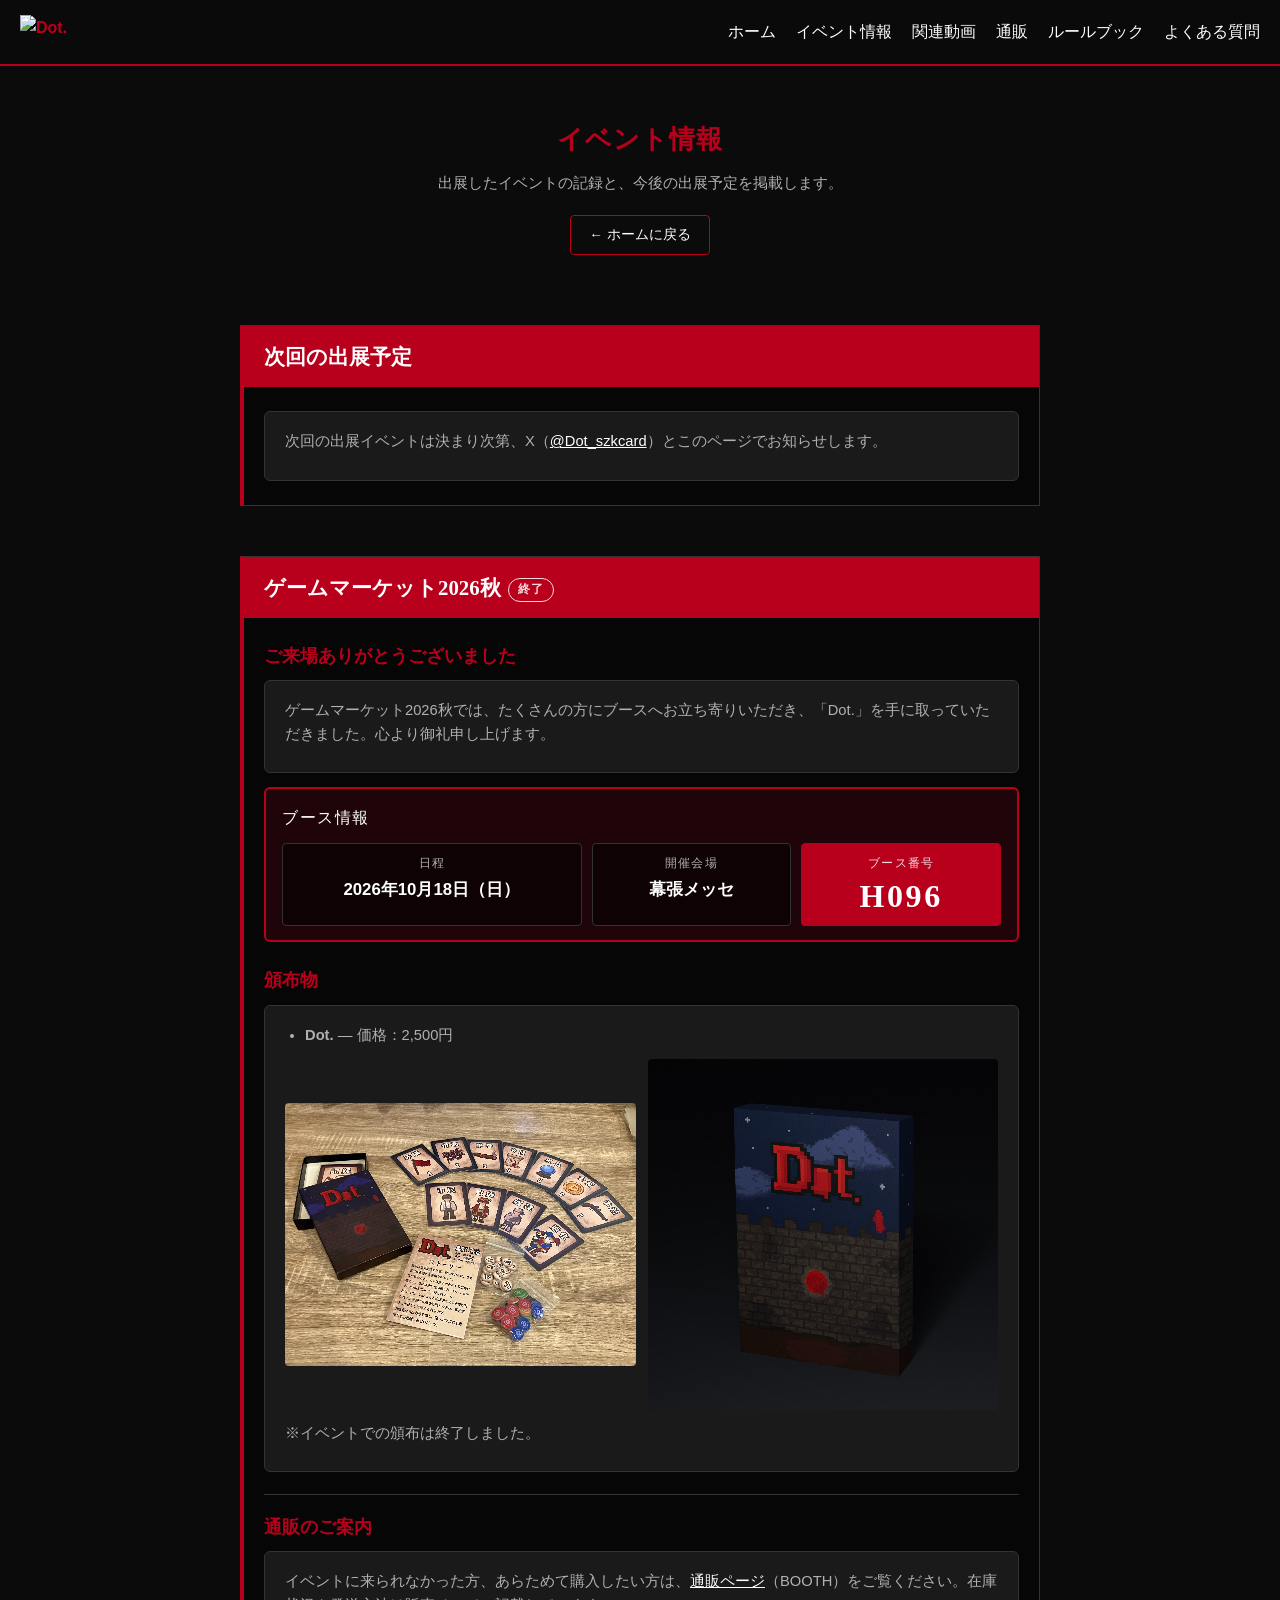
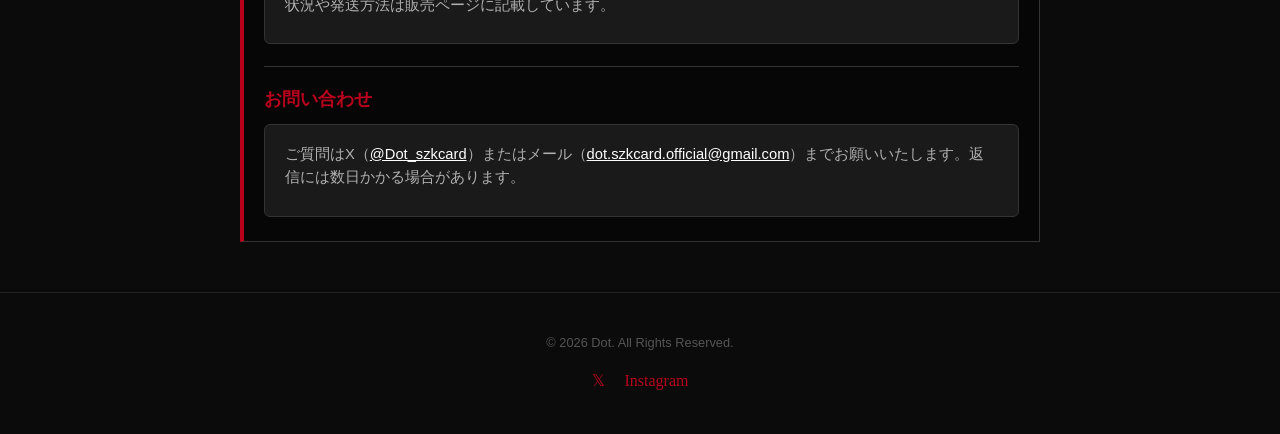
==== commit 697572c2: "Update market.html" ====
--- a/market.html
+++ b/market.html
@@ -10,6 +10,8 @@
 		/* このページのリンクを暗い背景で読める色にする（style.css に移してもOK） */
 		.event .rule-box a { color: var(--text-light); text-decoration: underline; }
 		.event .rule-box a:hover { color: var(--primary-red); }
+		/* 終了バッジ */
+		.event-status { display: inline-block; margin-left: .6em; padding: .1em .7em; font-size: .6em; font-weight: 700; letter-spacing: .08em; vertical-align: middle; border: 1px solid currentColor; border-radius: 999px; opacity: .85; }
 	</style>
 </head>
 <body>
@@ -45,7 +47,7 @@
 
 	<header class="page-hero">
 		<h1>イベント情報</h1>
-		<p class="intro-text">出展情報やブース番号、当日の販売物を掲載します。</p>
+		<p class="intro-text">出展したイベントの記録と、今後の出展予定を掲載します。</p>
 		<a href="index.html" class="back-link">← ホームに戻る</a>
 	</header>
 
@@ -58,6 +60,9 @@
 			・新しいイベントを上に出したい場合は、いちばん上のイベントの前に貼り付けます。
 			・id は他のイベントと重複しない半角英数字にします（例: gm2027spring）。
 			・中のセクション（ブース情報、販売物など）は、必要なものだけ残して構いません。
+			・イベントが終わったら、イベント名の後ろに
+			  <span class="event-status">終了</span> を付け、
+			  「販売物（予定）」を「頒布物」に、予約・取り置きの案内を通販の案内に書き換えます。
 
 			最小の形:
 			<article class="event" id="イベントID">
@@ -81,11 +86,31 @@
 			</article>
 		-->
 
-		<!-- ===== ゲームマーケット2026秋 ===== -->
+		<!-- ===== 次回の出展予定 ===== -->
+		<!-- 次回の出展が決まったら、このブロックを上のテンプレートの形に置き換えて、イベント情報を入れてください。 -->
+		<article class="event" id="next-event">
+			<h2 class="event-title">次回の出展予定</h2>
+			<div class="event-body">
+				<div class="event-block">
+					<div class="rule-box">
+						<p>次回の出展イベントは決まり次第、X（<a href="https://x.com/Dot_szkcard" target="_blank" rel="noopener">@Dot_szkcard</a>）とこのページでお知らせします。</p>
+					</div>
+				</div>
+			</div>
+		</article>
+
+		<!-- ===== ゲームマーケット2026秋（終了） ===== -->
 		<article class="event" id="gm2026autumn">
-			<h2 class="event-title">ゲームマーケット2026秋</h2>
+			<h2 class="event-title">ゲームマーケット2026秋<span class="event-status">終了</span></h2>
 
 			<div class="event-body">
+
+				<div class="event-block">
+					<h3>ご来場ありがとうございました</h3>
+					<div class="rule-box">
+						<p>ゲームマーケット2026秋では、たくさんの方にブースへお立ち寄りいただき、「Dot.」を手に取っていただきました。心より御礼申し上げます。</p>
+					</div>
+				</div>
 
 				<div class="event-key">
 					<p class="event-key-title">ブース情報</p>
@@ -97,7 +122,7 @@
 				</div>
 
 				<div class="event-block">
-					<h3>販売物（予定）</h3>
+					<h3>頒布物</h3>
 					<div class="rule-box">
 						<ul>
 							<li><strong>Dot.</strong> — 価格：2,500円</li>
@@ -106,15 +131,14 @@
 							<img src="Dot_package_1.jpg" alt="Dot.のパッケージ、カード、トークン、ストーリーシート" width="2048" height="1534" loading="lazy">
 							<img src="Dot_package_2.jpg" alt="Dot.のパッケージ（箱）" width="1080" height="1080" loading="lazy">
 						</div>
-						<p class="note">※価格・在庫はイベント当日の状況で変動する場合があります。事前予約や通販を行う場合は別途案内します。</p>
-					</div>
-				</div>
-
-				<div class="event-block">
-					<h3>事前予約・取り置き</h3>
-					<div class="rule-box">
-						<p>イベント当日の取り置きや事前予約を希望される場合は、<a href="index.html">トップページの予約フォーム</a>よりお申し込みください（先着順・在庫限り）。</p>
-						<p>フォームに記載いただいたメールアドレスへ受付確認をお送りします。キャンセルや数量変更は出展日前日までにご連絡ください。</p>
+						<p class="note">※イベントでの頒布は終了しました。</p>
+					</div>
+				</div>
+
+				<div class="event-block">
+					<h3>通販のご案内</h3>
+					<div class="rule-box">
+						<p>イベントに来られなかった方、あらためて購入したい方は、<a href="online_shop.html">通販ページ</a>（BOOTH）をご覧ください。在庫状況や発送方法は販売ページに記載しています。</p>
 					</div>
 				</div>
 
--- a/style.css
+++ b/style.css
@@ -453,6 +453,18 @@
 /* 拳銃の画像は大きく見えるため、少し小さくする（1 より小さいほど小さくなる） */
 .tool-card[data-tool="gun"] img {
     transform: scale(0.85);
+}
+
+/* 拳銃カードの画像：スマホ幅で右にずれるのを防ぐ */
+@media (max-width: 767px) {
+    .tool-card[data-tool="gun"] img {
+        width: 100%;
+        height: 68%;
+        max-height: 68%;
+        object-fit: contain;
+        object-position: center;
+        margin: 0 auto;
+    }
 }
 
 /* 役職カードにも道具カードと同じ紙背景を使用 */
@@ -1348,6 +1360,4 @@
     }
 }
 
-/* 道具/役職カードの効果一覧（グローバル版） */
-.effect-grid {
-    display: grid;
+
